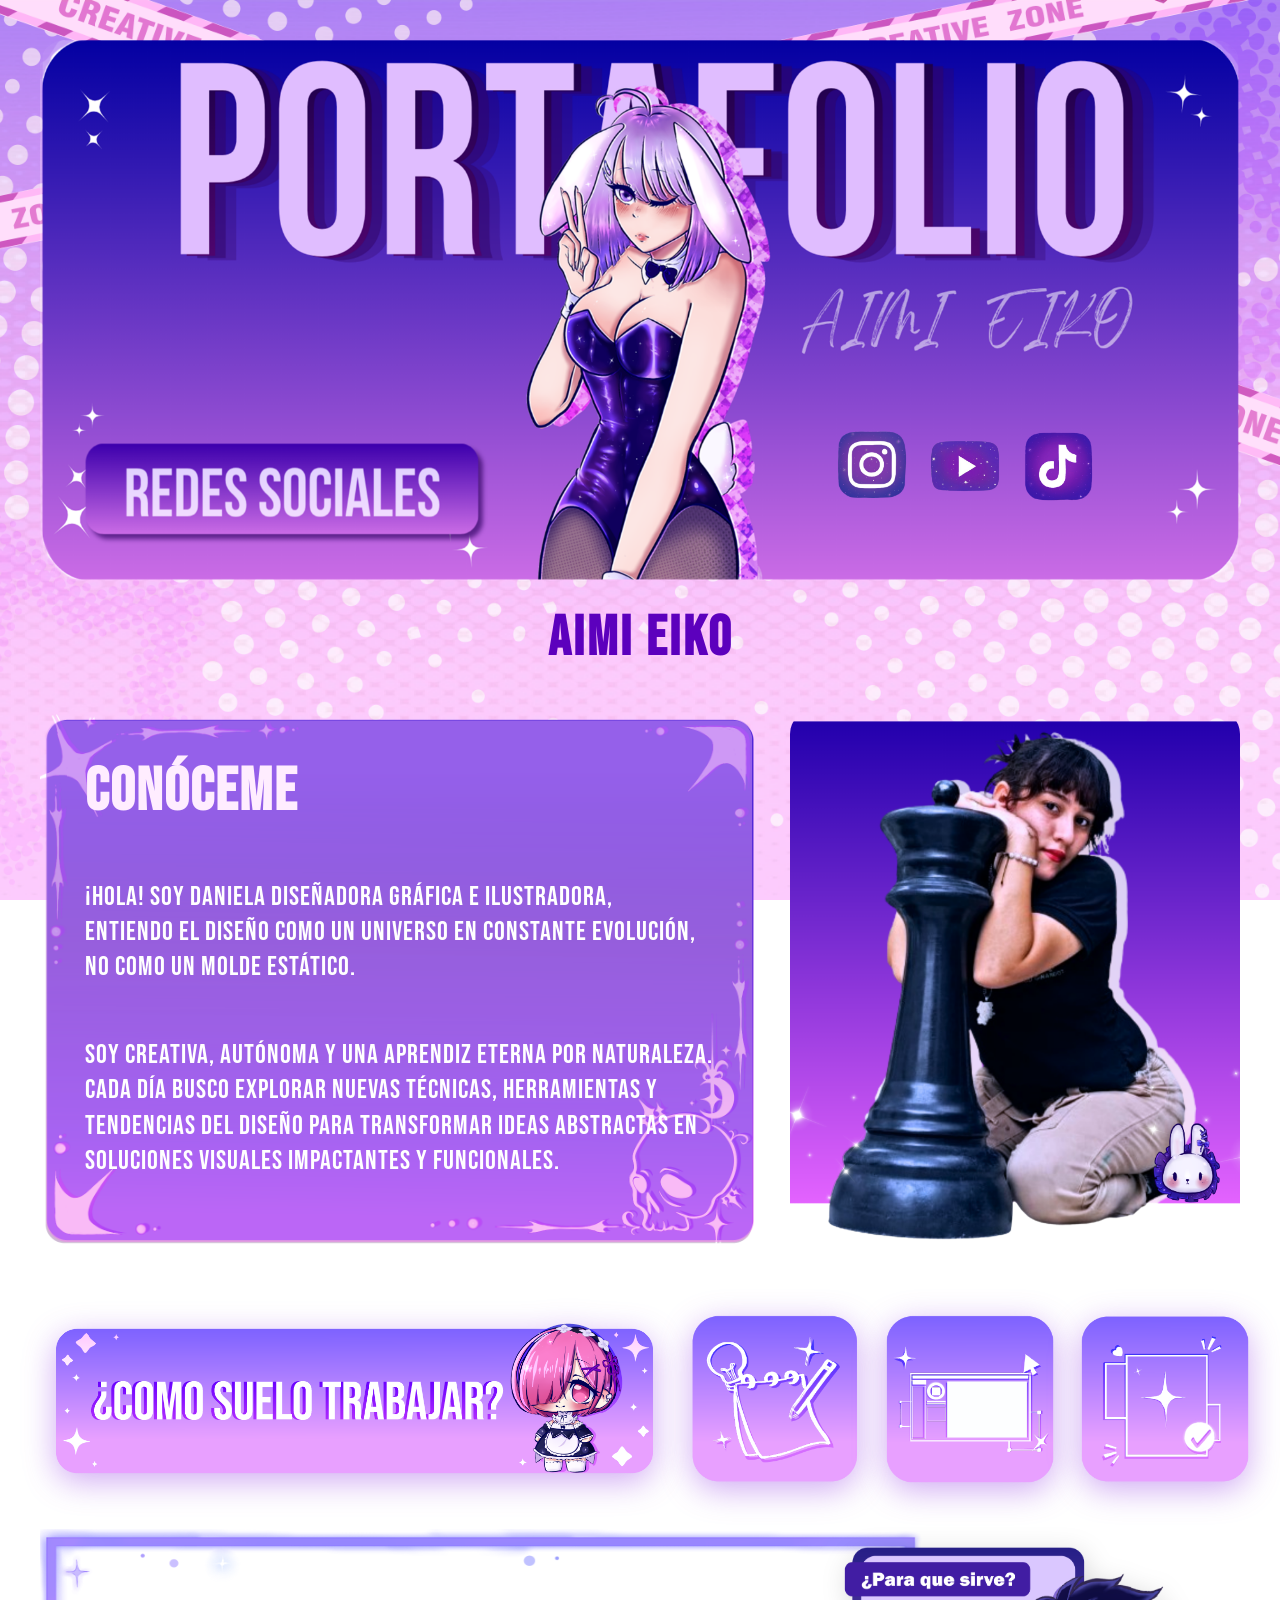
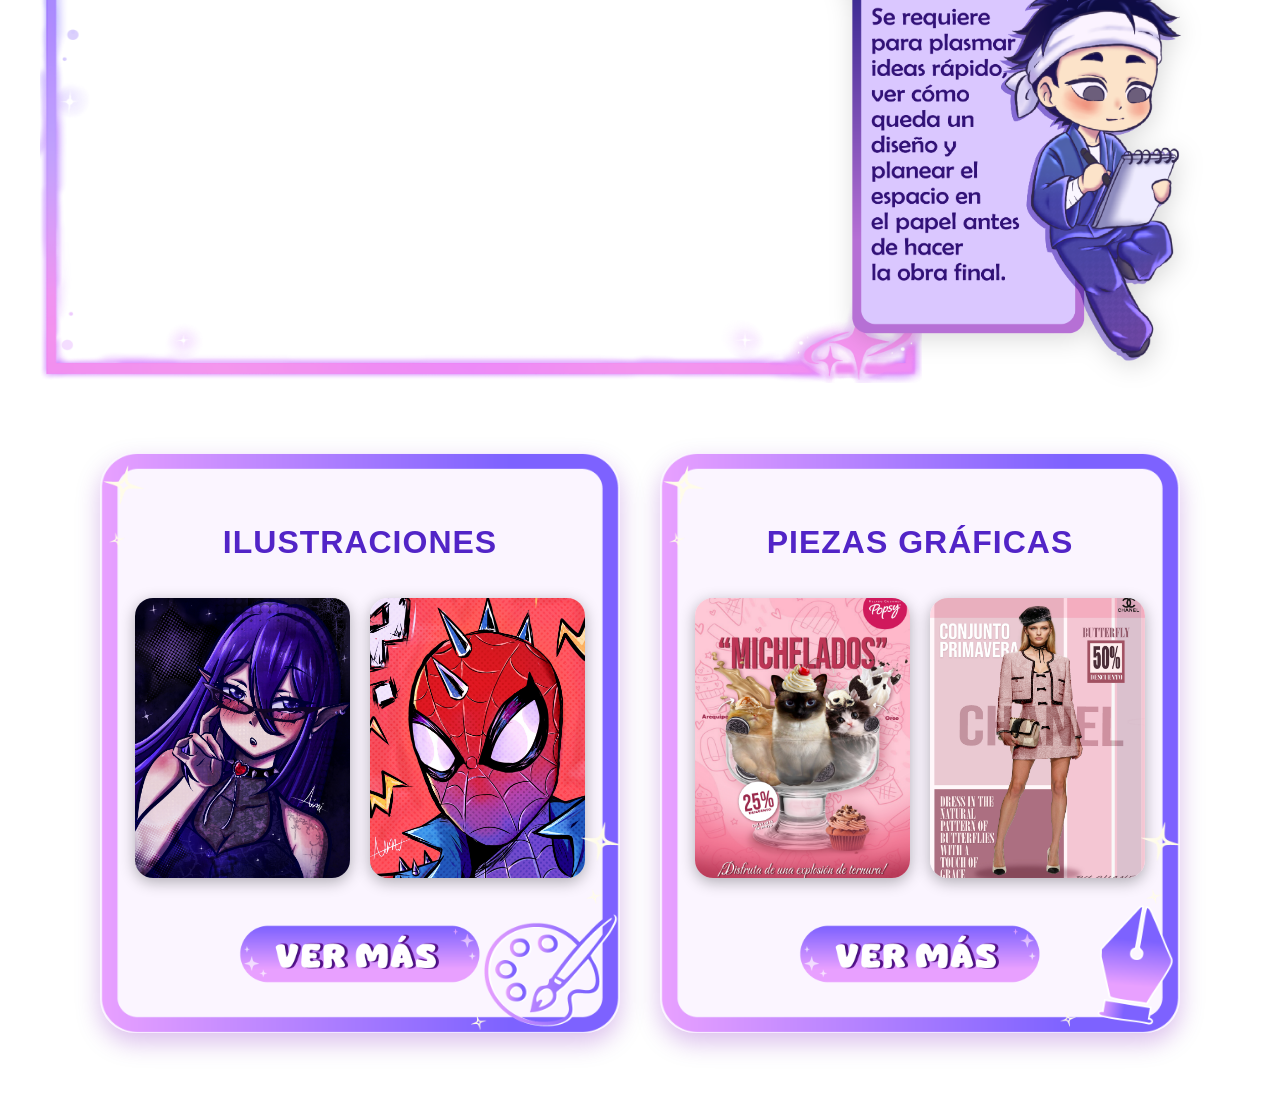
==== index.html @ 8d96818a "Update index.html" ====
<!DOCTYPE html>
<html>
  <head>
    <meta charset="UTF-8">
    <meta name="viewport" content="width=device-width, initial-scale=1.0">
    <link rel="stylesheet" href="CSS/styles.css">
    <title>Portafolio Personal</title>
    <link rel="icon" type="image/x-icon" href="Img/icono.ico">
  </head>
  <body>
    <div class="portfolio-container">
      
      <header>  
        <div class="banner-contenedor-fijo">    
          <div class="redes-banner">
            <a href="https://www.instagram.com/aimi.eiko?igsh=dmd1cDl1cmY3anc0" target="_blank">
              <img src="Img/instagram.png" alt="Instagram">
            </a>
            <a href="https://www.youtube.com/@aimieiko" target="_blank">
              <img src="Img/youtube.png" alt="YouTube">
            </a>
            <a href="https://www.tiktok.com/@aimi_eiko" target="_blank">
              <img src="Img/tiktok2.png" alt="TikTok">
            </a>
          </div>

        </div>

        <h1>AIMI EIKO</h1>
        
      </header>
      <section>
        
  <div class="tarjeta-texto">
    <h2>CONÓCEME</h2>
    <p class="destacado">
      ¡Hola! Soy Daniela Diseñadora Gráfica e Ilustradora,<br>
      Entiendo el diseño como un universo en constante evolución, no como un molde estático.
    </p>
    <p class="secundario">
      Soy creativa, autónoma y una aprendiz eterna por naturaleza. Cada día busco explorar nuevas técnicas, herramientas y tendencias del diseño para transformar ideas abstractas en soluciones visuales impactantes y funcionales.
    </p>
  </div>

  <!-- COLUMNA DERECHA: El carrusel de imágenes -->
  <div class="carousel-container">
    <div class="carousel-slides">
    
    <img src="Img/diseñador2.png" class="slide active" alt="Diseñadora">
    <img src="Img/foto2.png" class="slide" alt="Foto con mi peluche maid">
  </div>
  <img src="Img/bunny.png" class="conejito-mascota" alt="Mascota">
</div>
      </section>
      <section class="seccion-proceso-creativo">
    <div class="barra-como-trabajo">
        <div class="banner-titulo-trabajo"></div>
        <div class="contenedor-botones-etapas">
            <button class="btn-etapa btn-boceto" data-tooltip="Boceto" onclick="cambiarEtapa('boceto')" aria-label="Ver etapa Boceto"></button>
            <button class="btn-etapa btn-desarrollo" data-tooltip="Desarrollo" onclick="cambiarEtapa('desarrollo')" aria-label="Ver etapa Desarrollo"></button>
            <button class="btn-etapa btn-final" data-tooltip="Final" onclick="cambiarEtapa('final')" aria-label="Ver etapa Entrega Final"></button>
        </div>
    </div>

    <!-- ETAPA 1: BOCETO (Visible por defecto) -->
    <div id="etapa-boceto" class="etapa-contenedor active">
        <div class="columna-video">
            <div class="contenedor-video-marco">
                <video class="video-proceso" autoplay loop muted playsinline preload="auto">
                    <source src="videos/BOCETO.mp4" type="video/mp4">
                    Tu navegador no soporta videos HTML5.
                </video>
              <!-- ETIQUETAS DE ETAPAS SUPERPUESTAS -->
                <img src="Img/overlay.png" class="marco-overlay" alt="Marco decorativo">
            </div>
        </div>

        <div class="columna-personaje">
            <img src="Img/BOCETO.png" class="imagen-personaje" alt="Ilustración personaje etapa boceto">
        </div>
    </div>

    <!-- ETAPA 2: DESARROLLO (Oculta por defecto) -->
    <div id="etapa-desarrollo" class="etapa-contenedor">
        <div class="columna-video">
            <div class="contenedor-video-marco">
                <video class="video-proceso" autoplay loop muted playsinline preload="auto">
                    <source src="videos/desarrollo.mp4" type="video/mp4">
                    Tu navegador no soporta videos HTML5.
                </video>
                <img src="Img/overlay.png" class="marco-overlay" alt="Marco decorativo">
            </div>
        </div>

        <div class="columna-personaje">
            <img src="Img/desarrollo.png" class="imagen-personaje" alt="Ilustración personaje etapa desarrollo">
        </div>
    </div>

    <!-- ETAPA 3: FINAL (Oculta por defecto) -->
    <div class="etapa-contenedor final" id="etapa-final">
    <div class="columna-video">
        <div class="contenedor-video-marco">
            
            <!-- AGREGA ESTA LÍNEA DE IMAGEN AQUÍ -->
            <img src="Img/resultado.png" class="video-proceso" alt="Pieza Gráfica Final: Goshikku Gyaru">
            <!-- =================================== -->

            <!-- Mantén el marco overlay -->
            <img src="Img/overlay.png" class="marco-overlay" alt="Marco decorativo">
        </div>
    </div>

        <div class="columna-personaje">
            <img src="Img/personaje-final.png" class="imagen-personaje" alt="Ilustración personaje etapa final">
        </div>
    </div>
</section>
      <section class="seccion-portafolio">

    <!-- TARJETA 1: ILUSTRACIONES -->
    <div class="tarjeta-contenedor">
        <!-- El marco PNG personalizado (Paleta de Paint) flotando arriba -->
        <img src="Img/paint.png" class="marco-overlay" alt="Marco Ilustraciones">

        <h2 class="titulo-tarjeta">ILUSTRACIONES</h2>

        <div class="galeria-previa">
            <img src="Img/ilustracion/vamp.png" alt="Ilustración 1">
            <img src="Img/ilustracion/spiderman.jpg" alt="Ilustración 2">
        </div>

        <!-- Espacio reservado para tu botón ilustrado -->
        <a href="ilustraciones.html" class="enlace-btn">
    <img src="Img/vermas.png" alt="Ver más Ilustraciones" class="img-btn-vermas">
</a>
    </div>

    <!-- TARJETA 2: PIEZAS GRÁFICAS -->
    <div class="tarjeta-contenedor">
        <!-- El marco PNG personalizado (Pluma Illustrator) flotando arriba -->
        <img src="Img/adobe.png" class="marco-overlay" alt="Marco Piezas Gráficas">

        <h2 class="titulo-tarjeta">PIEZAS GRÁFICAS</h2>

        <div class="galeria-previa">
            <img src="Img/piezasgraficas/MICHELADOS POSTERS.jpg" alt="Pieza Gráfica 1">
            <img src="Img/piezasgraficas/FYLER CHANEL.jpg" alt="Pieza Gráfica 2">
        </div>

        <!-- Espacio reservado para tu botón ilustrado -->
       <a href="https://danirami2006-dev.github.io/PortafolioDesign/" class="enlace-btn">
    <img src="Img/vermas.png" alt="Ver más Piezas Gráficas" class="img-btn-vermas">
</a>
    </div>
         <button id="btn-volver-arriba" onclick="volverArriba()" aria-label="Volver arriba">
    <img src="Img/boton.png" alt="Volver arriba">
</button> 

</section>
<script src="JS/script.js"></script>
  </body>
</html>
---- CSS/styles.css ----
@import url('https://fonts.googleapis.com/css2?family=Bebas+Neue&display=swap');

/* ==========================================
   1. ESTILOS GENERALES
   ========================================== */
body {
    background-image: url('../Img/fondoweb.png'); 
    background-size: cover;         
    background-position: center;     
    background-attachment: fixed;   
    background-repeat: no-repeat;   
    font-family: sans-serif;
    padding: 40px; 
    margin: 0;
}

.portfolio-container {
    max-width: 1230px; 
    margin: 0 auto;
}

/* BANNER PRINCIPAL */
.banner-contenedor-fijo {
    width: 100%;
    position: relative;
    height: 0;
    padding-top: 45%; 
    background-image: url('../Img/PORTAFOLIO2.png'); 
    background-size: 100% 100%;
    background-repeat: no-repeat;
    background-position: center;  
    border-radius: 25px;
}

.redes-banner {
    position: absolute;
    bottom: 14%;    
    right: 12%;   
    display: flex;
    gap: 18px;
}

.redes-banner a img {
    width: 75px;        
    height: 75px;
    object-fit: contain;
    display: block;
    transition: transform 0.2s ease;
}

.redes-banner a img:hover {
    transform: scale(1.25);
}

h1 {
    text-align: center;
    margin-top: 25px;
    font-family: 'Bebas Neue', sans-serif;
    font-size: 3.5rem;                    
    letter-spacing: 3px;
    color: #5C00BD;
}

/* ==========================================
   2. TARJETAS DE PRESENTACIÓN (SOBRE MÍ / CARRUSEL)
   ========================================== */
section {
    display: flex;
    flex-direction: row;       /* Alinea texto e imagen lado a lado */
    justify-content: space-between;
    align-items: stretch;      /* Misma altura para ambas tarjetas */
    gap: 30px;                 /* Separación física entre cajas */
    background-color: transparent;
    padding: 0;                
    margin-top: 30px;
}

.tarjeta-texto {
    flex: 1.3;           
    background-image: url('../Img/cuadrotext.png'); 
    background-size: cover;        
    background-position: center;   
    background-repeat: no-repeat;
    padding: 45px;              
    border-radius: 24px;        
    color: #ffffff;            
    display: flex;
    flex-direction: column;
    justify-content: center;
}

.tarjeta-texto h2 {
    font-family: 'Bebas Neue', sans-serif;
    font-size: 3.8rem;         
    margin-top: 0;
    margin-bottom: 25px;
    color: #FFEDFF;          
    font-weight: 800;
    letter-spacing: 2px;
}

.tarjeta-texto p {
    font-family: 'Bebas Neue', sans-serif;
    font-size: 1.7rem;                     
    line-height: 1.3;                      
    font-weight: normal;                   
    color: #ffffff;                        
    letter-spacing: 1px;                   
    margin-bottom: 25px;                   
    opacity: 1;            
}

.carousel-container {
    flex: 1;              
    position: relative;
    width: 100%;
    max-width: 450px; 
    border-radius: 24px; 
    overflow: hidden; 
    aspect-ratio: 1 / 1;
}

.carousel-slides {
    width: 100%;
    height: 100%;
    position: relative; 
}

.slide {
    position: absolute;
    top: 0;
    left: 0;
    width: 100%;
    height: 100%;
    object-fit: cover; 
    opacity: 0; 
    transition: opacity 0.8s ease-in-out; 
}

.slide.active {
    opacity: 1; 
}

.conejito-mascota {
    position: absolute;
    bottom: -15px;
    right: -15px;
    width: 130px;          
    z-index: 10; 
    pointer-events: none;
}

/* ==========================================
   3. BARRA SECCIÓN ¿CÓMO TRABAJO?
   ========================================== */
.barra-como-trabajo {
    display: flex;
    align-items: center;
    justify-content: center;
    gap: 30px;
    margin: 60px auto 40px auto;
    width: 100%;
    max-width: 1230px;
    padding: 0 10px;
}

/* Banner del título con sombra morada/rosa */
.banner-titulo-trabajo {
    background-image: url('../Img/work.png');
    background-size: contain;
    background-repeat: no-repeat;
    background-position: center;
    width: 780px;
    height: 180px;
    /* Sombra drop-shadow para el PNG */
    filter: drop-shadow(0px 8px 16px rgba(138, 43, 226, 0.40));
    transition: filter 0.3s ease;
}

.contenedor-botones-etapas {
    display: flex;
    gap: 25px;
}

/* Botones con sombra drop-shadow y brillo al pasar el cursor */
.btn-etapa {
    position: relative;
    width: 170px;
    height: 170px;
    border: none;
    background-color: transparent;
    background-size: contain;
    background-repeat: no-repeat;
    background-position: center;
    cursor: pointer;
    transition: transform 0.2s ease, filter 0.2s ease;
    /* Sombra suave morada/rosada */
    filter: drop-shadow(0px 8px 16px rgba(138, 43, 226, 0.40));
}

.btn-etapa::after {
    content: attr(data-tooltip);
    position: absolute;
    bottom: 105%;
    left: 50%;
    transform: translateX(-50%) translateY(5px);
    background-color: #6c2bd9;
    color: #ffffff;
    font-size: 1.15rem;
    font-weight: bold;
    padding: 8px 18px;
    border-radius: 14px;
    box-shadow: 0px 4px 12px rgba(0, 0, 0, 0.35);
    white-space: nowrap;
    opacity: 0;
    pointer-events: none;
    transition: opacity 0.2s ease, transform 0.2s ease;
    z-index: 10;
}

.btn-etapa:hover::after {
    opacity: 1;
    transform: translateX(-50%) translateY(0);
}

/* Al pasar el mouse hace un ligero zoom y la sombra brilla más */
.btn-etapa:hover {
    transform: translateY(-6px) scale(1.05);
    filter: drop-shadow(0px 10px 20px rgba(220, 90, 220, 0.65));
}

.btn-boceto { background-image: url('../Img/bocetoreposo.png'); }
.btn-boceto:hover { background-image: url('../Img/bocetohover.png'); }

.btn-desarrollo { background-image: url('../Img/desarrolloreposo.png'); }
.btn-desarrollo:hover { background-image: url('../Img/desarrollohover.png'); }

.btn-final { background-image: url('../Img/finalreposo.png'); }
.btn-final:hover { background-image: url('../Img/finalhover.png'); }


/* ==========================================
   4. ESTRUCTURA DE PROCESO CREATIVO (VIDEOS + MARCO)
   ========================================== */

section.seccion-proceso-creativo {
    display: block !important;
    width: 100%;
}

/* Ocultar las etapas inactivas por defecto */
.etapa-contenedor {
    display: none !important;
    flex-direction: row !important;
    align-items: center;
    justify-content: center;
    width: 100%;
    max-width: 1230px;
    margin: 30px auto;
    position: relative;
}

/* Mostrar únicamente la etapa activa */
.etapa-contenedor.active {
    display: flex !important;
}

/* Columna Izquierda: Video + Marco */
.columna-video {
    flex: 3.5;               /* Ocupa la mayor parte de la pantalla */
    width: 100%;
}

/* Envoltorio principal que sostiene el video y el marco */
.contenedor-video-marco {
   position: relative;
    width: 100%;
    display: flex;
    justify-content: center;
    align-items: center;
    padding: 12px; /* Ajusta este valor (10px, 15px, 20px) según qué tanto necesites encogerlo */
    box-sizing: border-box;
}
/* El reproductor de vídeo (La ventana de Paint Tool SAI completa) */
.video-proceso {
    width: 100%;
    height: 100%;
    object-fit: cover;
    border-radius: 12px; /* Redondea las esquinas del contenido si tu ventana lo requiere */
    position: relative;
    z-index: 1; /* Queda detrás del marco */
}
/* El Marco PNG SOBRESALIDO alrededor de toda la ventana */
.marco-overlay {
    position: absolute;
    top: 0;
    left: 0;
    width: 100%;
    height: 100%;
    pointer-events: none; /* Permite hacer clic o interactuar a través del marco */
    z-index: 2; /* Siempre encima del video/imagen */
}
/* Columna Derecha: Personaje */
.columna-personaje {
    flex: 1.3;
    display: flex;
    align-items: center;
    justify-content: flex-start;
    margin-left: -10px;        /* Hace que la muñeca se monte ligeramente sobre el borde del marco */
    z-index: 30;               /* Queda por encima incluso del marco */
    pointer-events: none;
}

.imagen-personaje {
    width: 100%;
    max-width: 270px;
    transform: scale(1.3);        /* <--- Agranda la imagen un 30% más de su tamaño */
    transform-origin: center right; /* Crece desde el centro hacia la derecha */
    height: auto;
    object-fit: contain;
    filter: drop-shadow(2px 4px 10px rgba(0, 0, 0, 0.15));
}

/* ==========================================
   5. DISEÑO RESPONSIVO (MÓVILES Y TABLETS)
   ========================================== */
@media (max-width: 850px) {
    section {
        flex-direction: column; 
        align-items: center;
        gap: 20px;
    }
    
    .carousel-container {
        max-width: 100%;   
    }

    .barra-como-trabajo {
        flex-direction: column;
        gap: 20px;
    }

    .banner-titulo-trabajo {
        width: 100%;
        max-width: 480px;
        height: 100px;
    }

    .etapa-contenedor.active {
        flex-direction: column !important;
    }
    
    .columna-video, 
    .columna-personaje {
        width: 100%;
    }
}

/* ==========================================
   SECCIÓN DE TARJETAS CON MARCOS ILUSTRADOS
   ========================================== */

.seccion-portafolio {
    display: flex;
    justify-content: center;
    gap: 40px;
    flex-wrap: wrap;
    padding: 40px 20px;
}

/* El contenedor individual de cada tarjeta */
.tarjeta-contenedor {
    position: relative;
    width: 520px;
    min-height: 580px;
    padding: 45px 35px 35px;
    display: flex;
    flex-direction: column;
    align-items: center;
    justify-content: space-between;
    background-color: rgba(247, 235, 255, 0.5);
    box-shadow: 0px 10px 25px rgba(113, 0, 179, 0.25);
    border-radius: 35px;
    box-sizing: border-box;
}

/* EL TRUCO: Tu marco PNG personalizado súper-impuesto */
.marco-overlay {
    position: absolute;
    top: 0;
    left: 0;
    width: 100%;
    height: 100%;
    object-fit: fill; /* Hace que el borde encaje exacto al rectángulo */
    pointer-events: none; /* Permite hacer clic a través del marco */
    z-index: 10; /* Queda sobre las imágenes */
}

/* Títulos de las tarjetas */
.titulo-tarjeta {
    font-size: 2rem;
    color: #5224C7;
    font-weight: 800;
    letter-spacing: 1px;
    margin-bottom: 15px;
    z-index: 2;
}

/* Rejilla de las 2 miniaturas */
.galeria-previa {
    display: flex;
    gap:20px;
    justify-content: center;
    width: 100%;
    margin-bottom: 25px;
    z-index: 2;
}

.galeria-previa img {
    width: 48%;
    max-height: 280px;
    object-fit: cover;
    border-radius: 18px;
    box-shadow: 0 4px 15px rgba(0, 0, 0, 0.3);
    transition: transform 0.3s ease;
}

.galeria-previa img:hover {
    transform: scale(1.04);
}

/* Espacio y estilo provisional para el Botón */
.enlace-btn {
    z-index: 15; /* Para que quede por encima del marco y reciba el clic */
    display: inline-block;
    text-decoration: none;
    margin-bottom: 10px;
}

.img-btn-vermas {
    width: 260px; /* Ajusta este ancho si lo quieres más grande o pequeño */
    height: auto;
    cursor: pointer;
    transition: transform 0.2s ease, filter 0.2s ease;
}

/* Efecto al pasar el mouse por encima (hover) */
.img-btn-vermas:hover {
    transform: scale(1.08); /* Crece un poquito */
    filter: drop-shadow(0px 5px 12px rgba(224, 170, 255, 0.6)); /* Brillo morado suave */
}

/* Efecto al hacer clic */
.img-btn-vermas:active {
    transform: scale(0.95); /* Se hunde ligeramente al presionar */
}

/* Botón Volver Arriba Flotante */
#btn-volver-arriba {
    position: fixed;
    bottom: 30px;
    right: 30px;
    width: 120px;
    height: 120px;
    background-color: transparent;
    border: none;
    cursor: pointer;
    z-index: 100;
    
    /* Oculto por defecto */
    opacity: 0;
    pointer-events: none;
    transition: opacity 0.4s ease, transform 0.3s ease;
}

#btn-volver-arriba img {
    width: 100%;
    height: 100%;
    object-fit: contain;
    filter: drop-shadow(0px 4px 12px rgba(138, 43, 226, 0.5));
}

/* Estado activo cuando la página baja */
#btn-volver-arriba.visible {
    opacity: 1;
    pointer-events: auto;
}

/* Efecto hover bonito */
#btn-volver-arriba:hover {
    transform: translateY(-8px) scale(1.1);
}
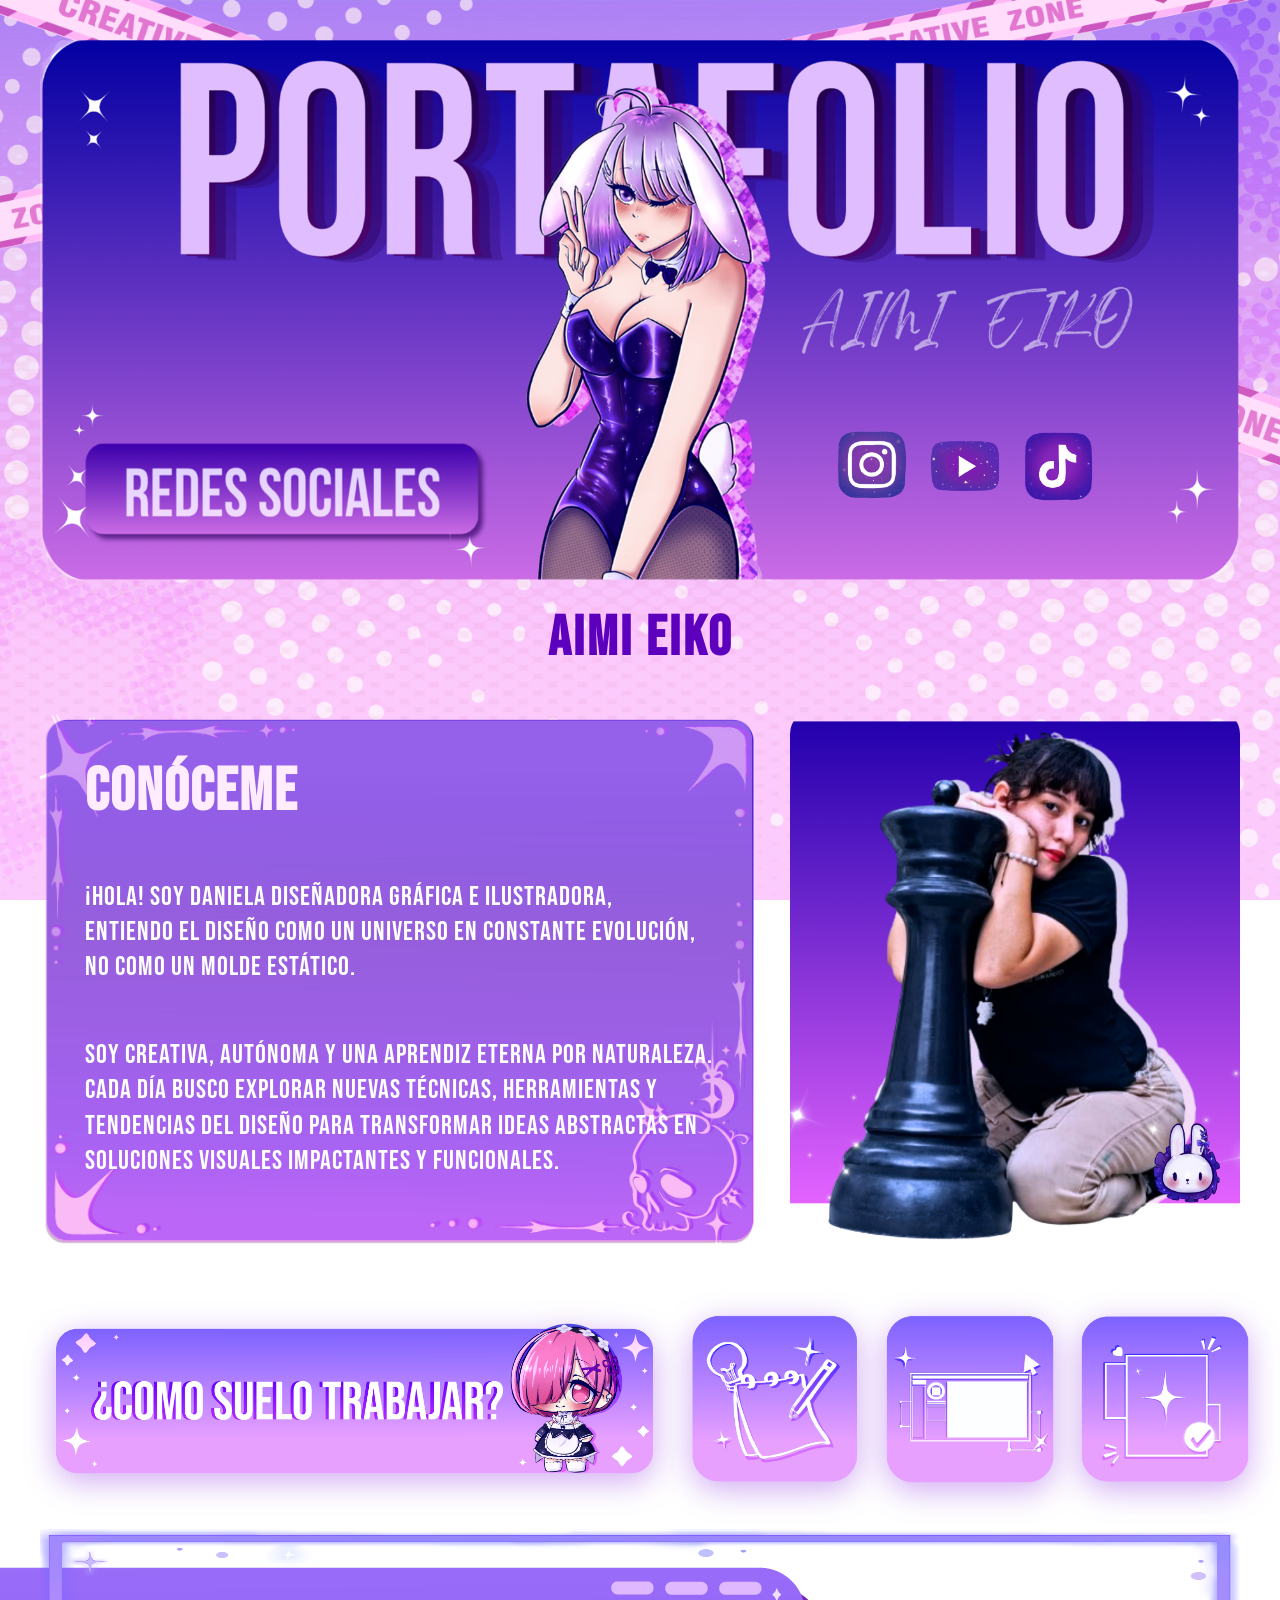
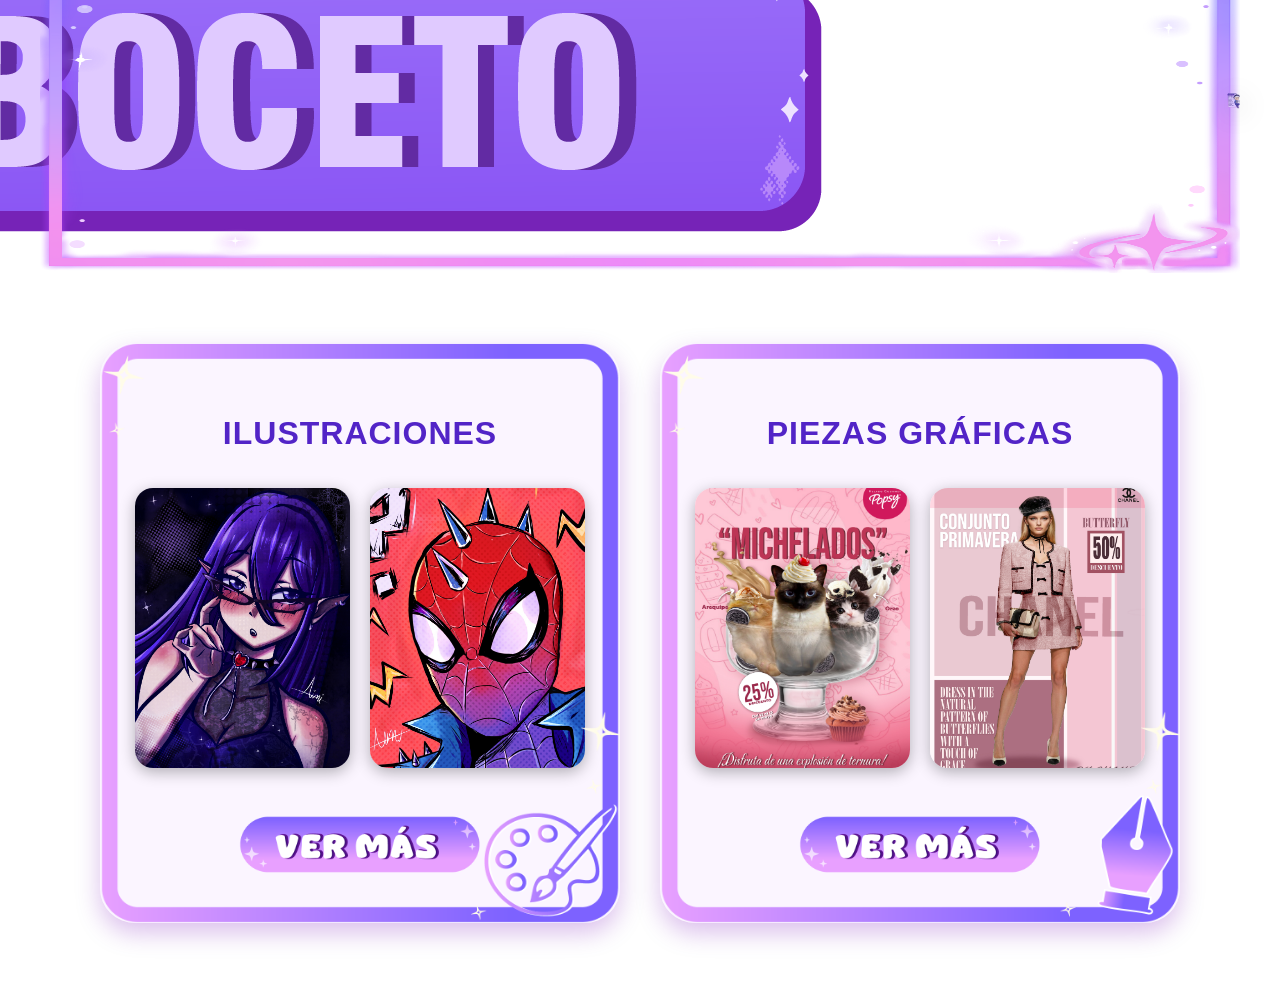
==== commit 6e2b1b55: "Update index.html" ====
--- a/index.html
+++ b/index.html
@@ -66,6 +66,8 @@
     <div id="etapa-boceto" class="etapa-contenedor active">
         <div class="columna-video">
             <div class="contenedor-video-marco">
+              <!-- ETIQUETA TITULO BOCETO -->
+                <img src="Img/boce.png" class="etiqueta-etapa" alt="Título Boceto">
                 <video class="video-proceso" autoplay loop muted playsinline preload="auto">
                     <source src="videos/BOCETO.mp4" type="video/mp4">
                     Tu navegador no soporta videos HTML5.
@@ -84,6 +86,10 @@
     <div id="etapa-desarrollo" class="etapa-contenedor">
         <div class="columna-video">
             <div class="contenedor-video-marco">
+              
+              <!-- ETIQUETA TITULO DESARROLLO -->
+                <img src="Img/desa.png" class="etiqueta-etapa" alt="Título Desarrollo">
+              
                 <video class="video-proceso" autoplay loop muted playsinline preload="auto">
                     <source src="videos/desarrollo.mp4" type="video/mp4">
                     Tu navegador no soporta videos HTML5.
@@ -101,6 +107,8 @@
     <div class="etapa-contenedor final" id="etapa-final">
     <div class="columna-video">
         <div class="contenedor-video-marco">
+          <!-- ETIQUETA TITULO FINAL -->
+                <img src="Img/fin.png" class="etiqueta-etapa" alt="Título Final">
             
             <!-- AGREGA ESTA LÍNEA DE IMAGEN AQUÍ -->
             <img src="Img/resultado.png" class="video-proceso" alt="Pieza Gráfica Final: Goshikku Gyaru">
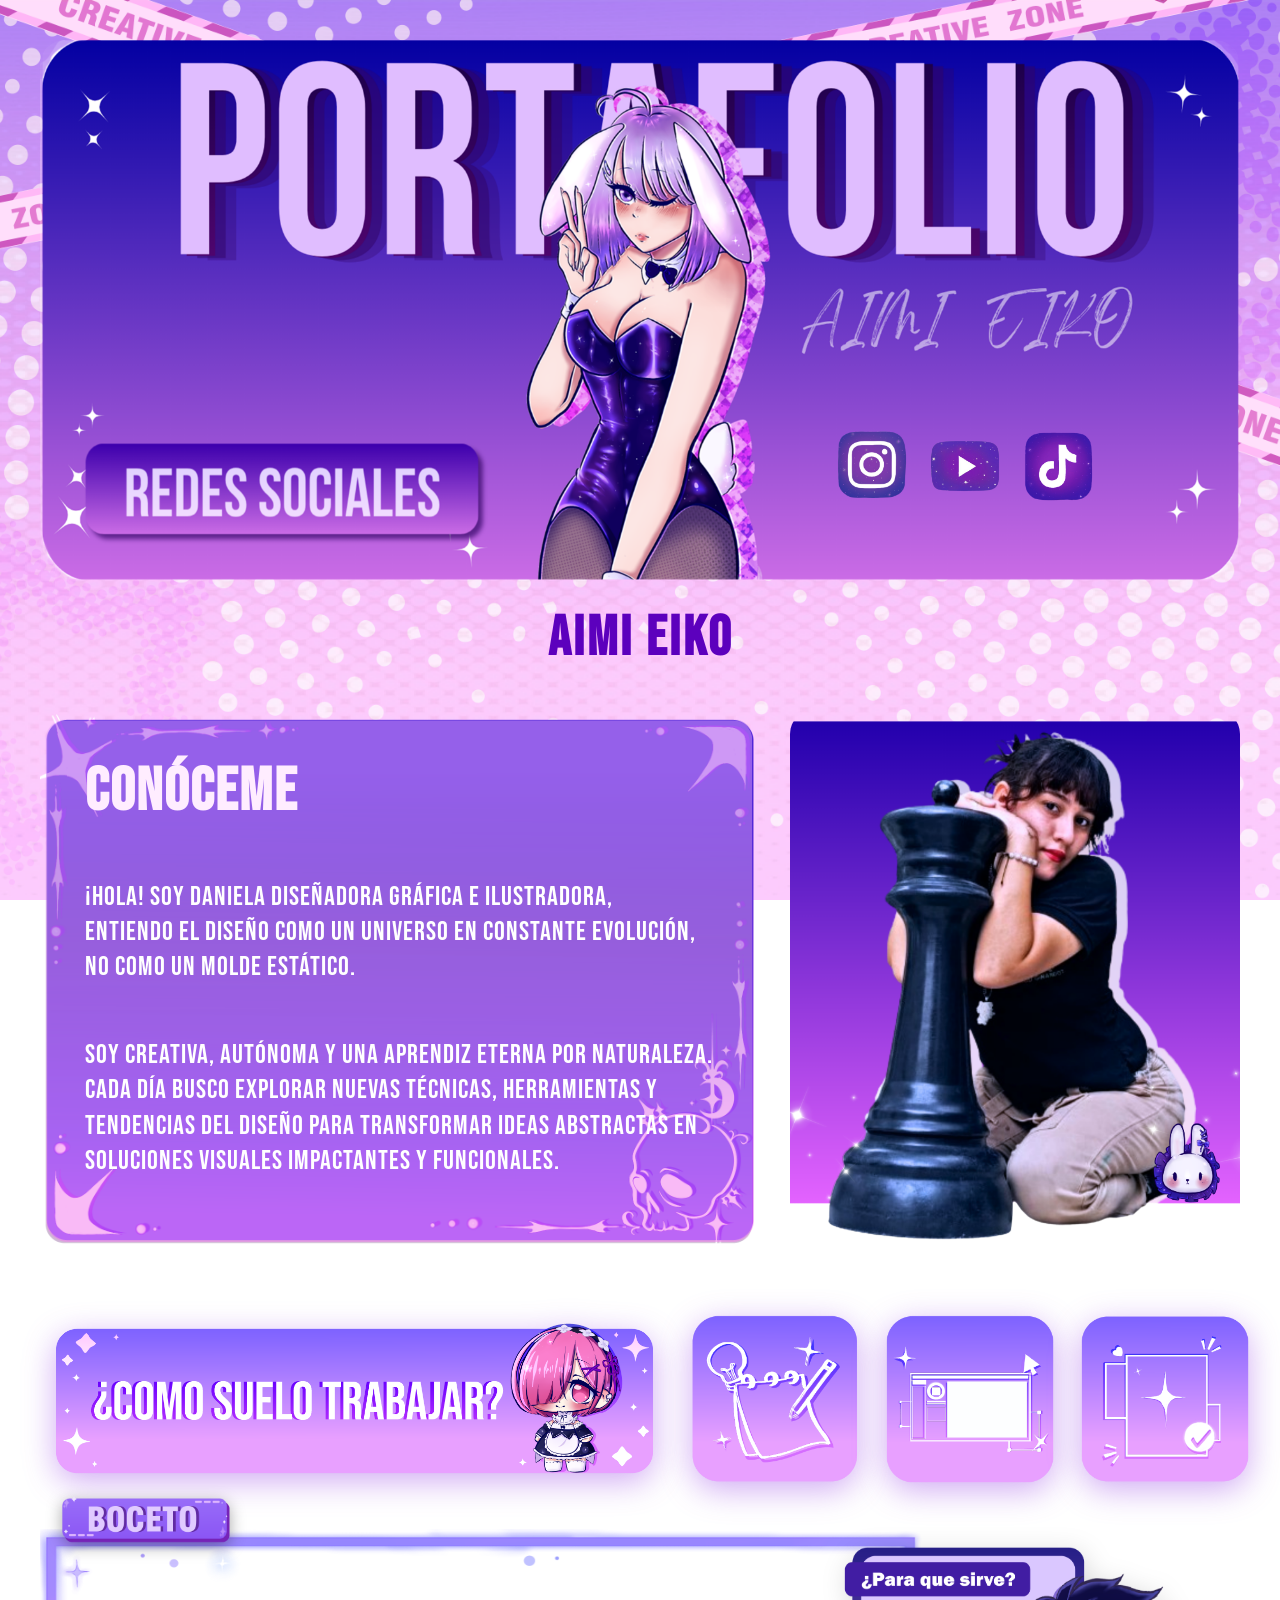
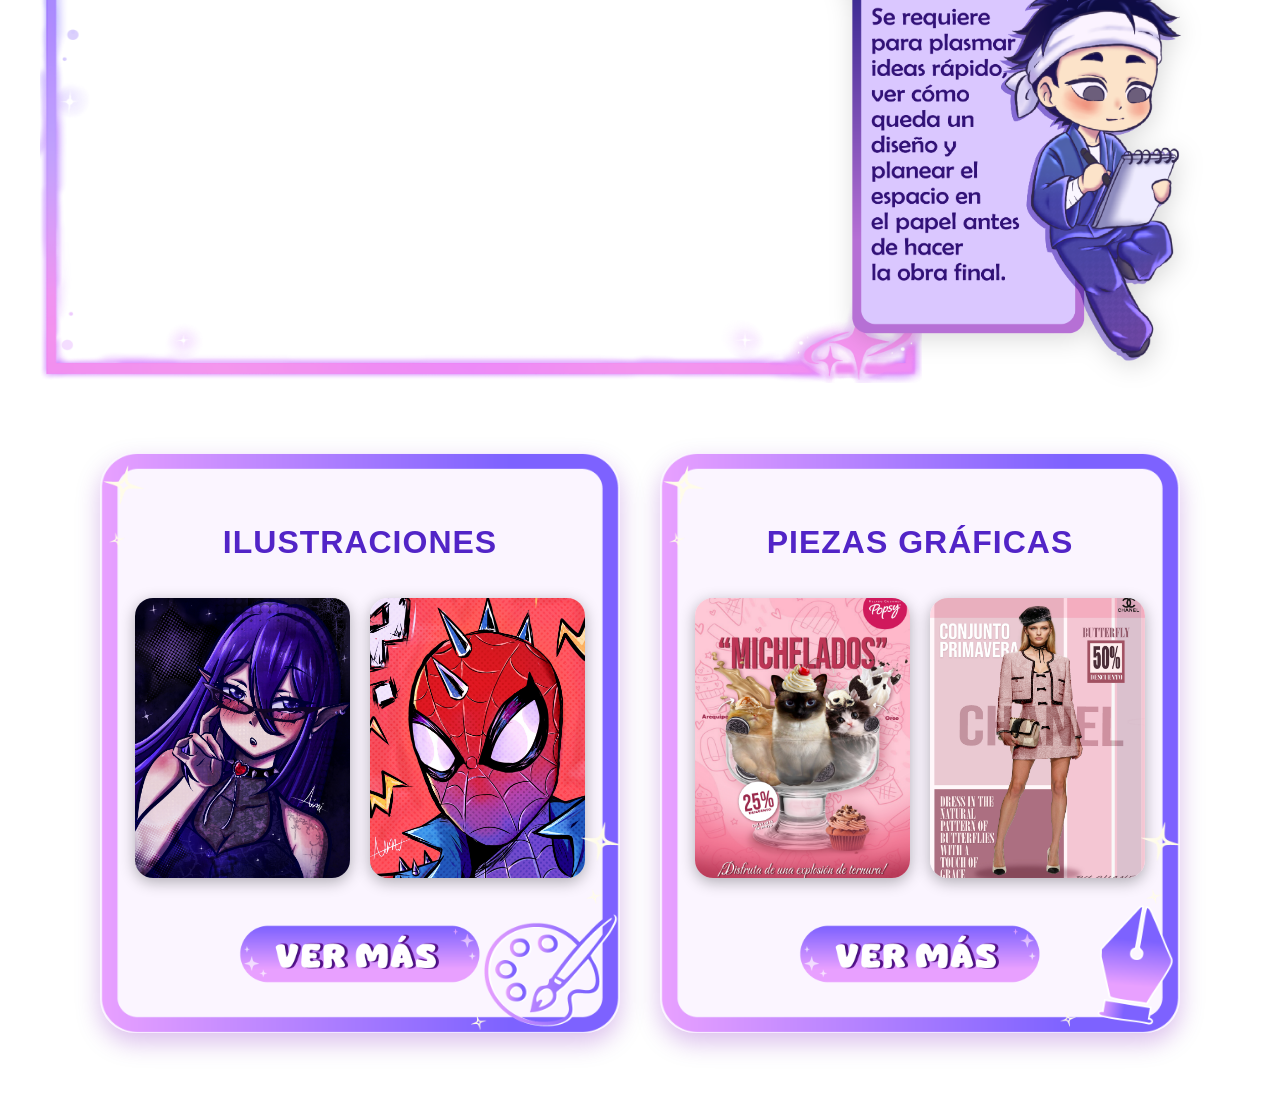
==== commit 0e1c1902: "Update index.html" ====
--- a/index.html
+++ b/index.html
@@ -120,9 +120,15 @@
     </div>
 
         <div class="columna-personaje">
-            <img src="Img/personaje-final.png" class="imagen-personaje" alt="Ilustración personaje etapa final">
+        <div class="contenedor-colgado-interactivo">
+            <!-- Chinche por encima -->
+            <img src="Img/chinche.png" class="chinche-corazon" alt="Chinche de Corazón">
+            
+            <!-- Muñeca que se balancea -->
+            <img src="Img/marin.png" class="muneca-marin-interactiva" alt="Muñeca Marin">
         </div>
     </div>
+</div>
 </section>
       <section class="seccion-portafolio">
 
--- a/CSS/styles.css
+++ b/CSS/styles.css
@@ -237,6 +237,26 @@
 
 .btn-final { background-image: url('../Img/finalreposo.png'); }
 .btn-final:hover { background-image: url('../Img/finalhover.png'); }
+
+/* =======================================================
+   ESTILOS PARA LAS ETIQUETAS DE TÍTULO SOBRE EL MARCO
+   ======================================================= */
+
+.contenedor-video-marco {
+    position: relative; /* Permite ubicar la etiqueta superpuesta dentro del marco */
+}
+
+.etiqueta-etapa {
+    position: absolute;
+    top: -35px;          /* Ajusta para que sobresalga ligeramente por arriba */
+    left: 20px;          /* Lo ubica en la esquina superior izquierda */
+    width: 230px;        /* Ancho del título en PNG */
+    height: auto;
+    z-index: 25;         /* Garantiza que quede por encima del video y del marco overlay */
+    filter: drop-shadow(0px 4px 8px rgba(0, 0, 0, 0.35)); /* Destaca sobre la imagen/video */
+    pointer-events: none;
+}
+
 
 
 /* ==========================================
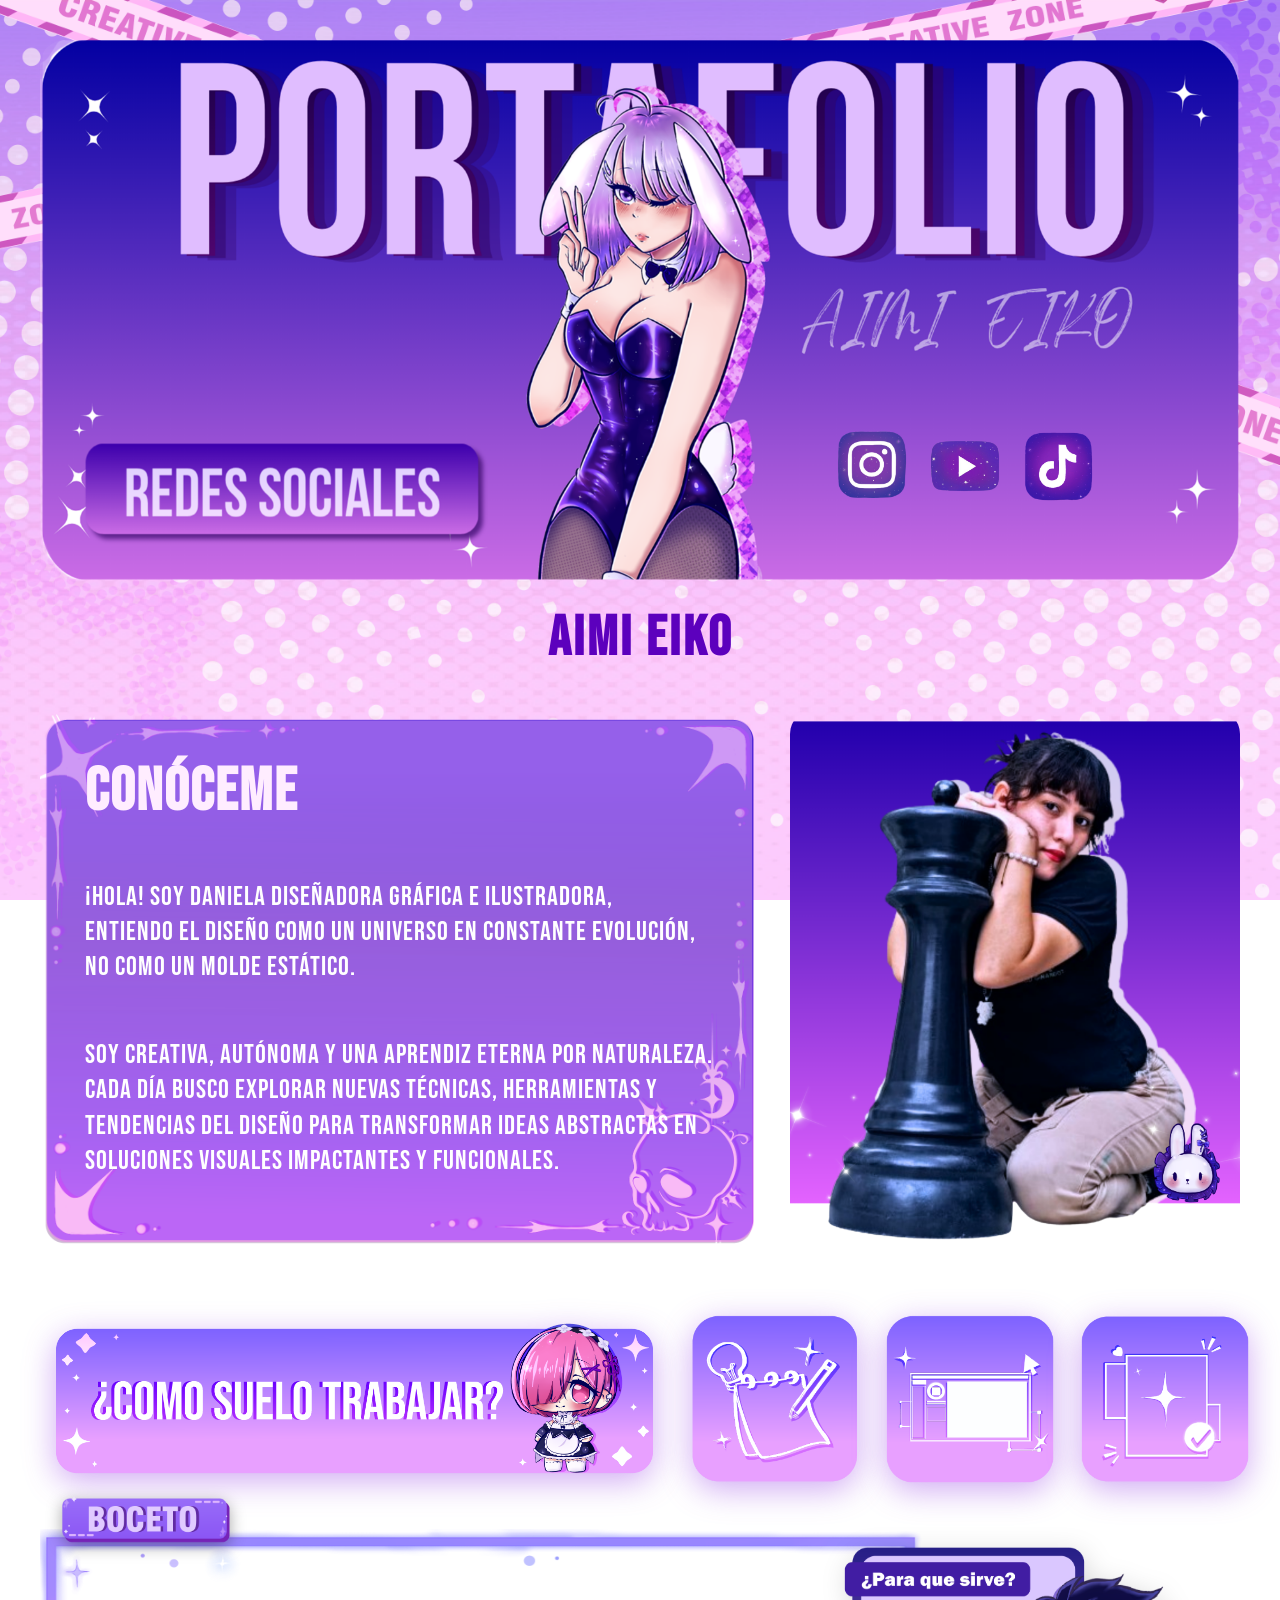
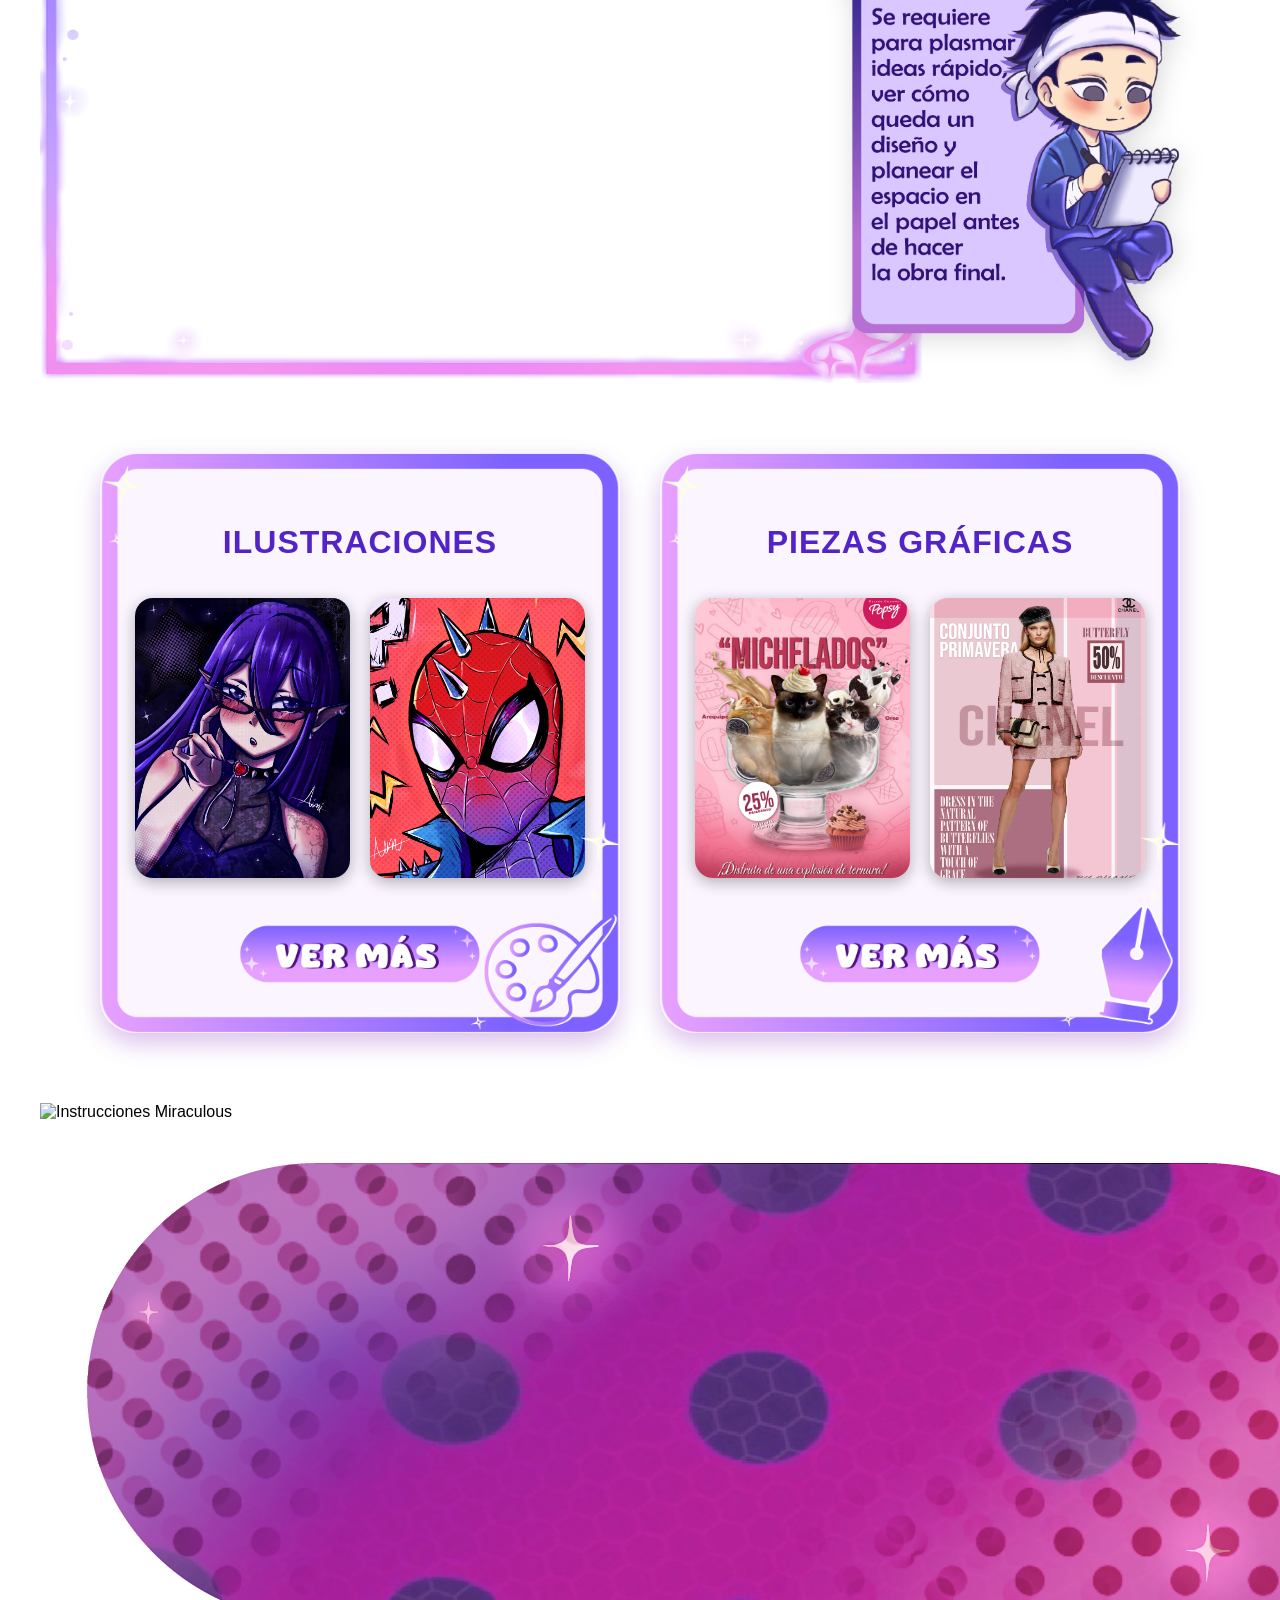
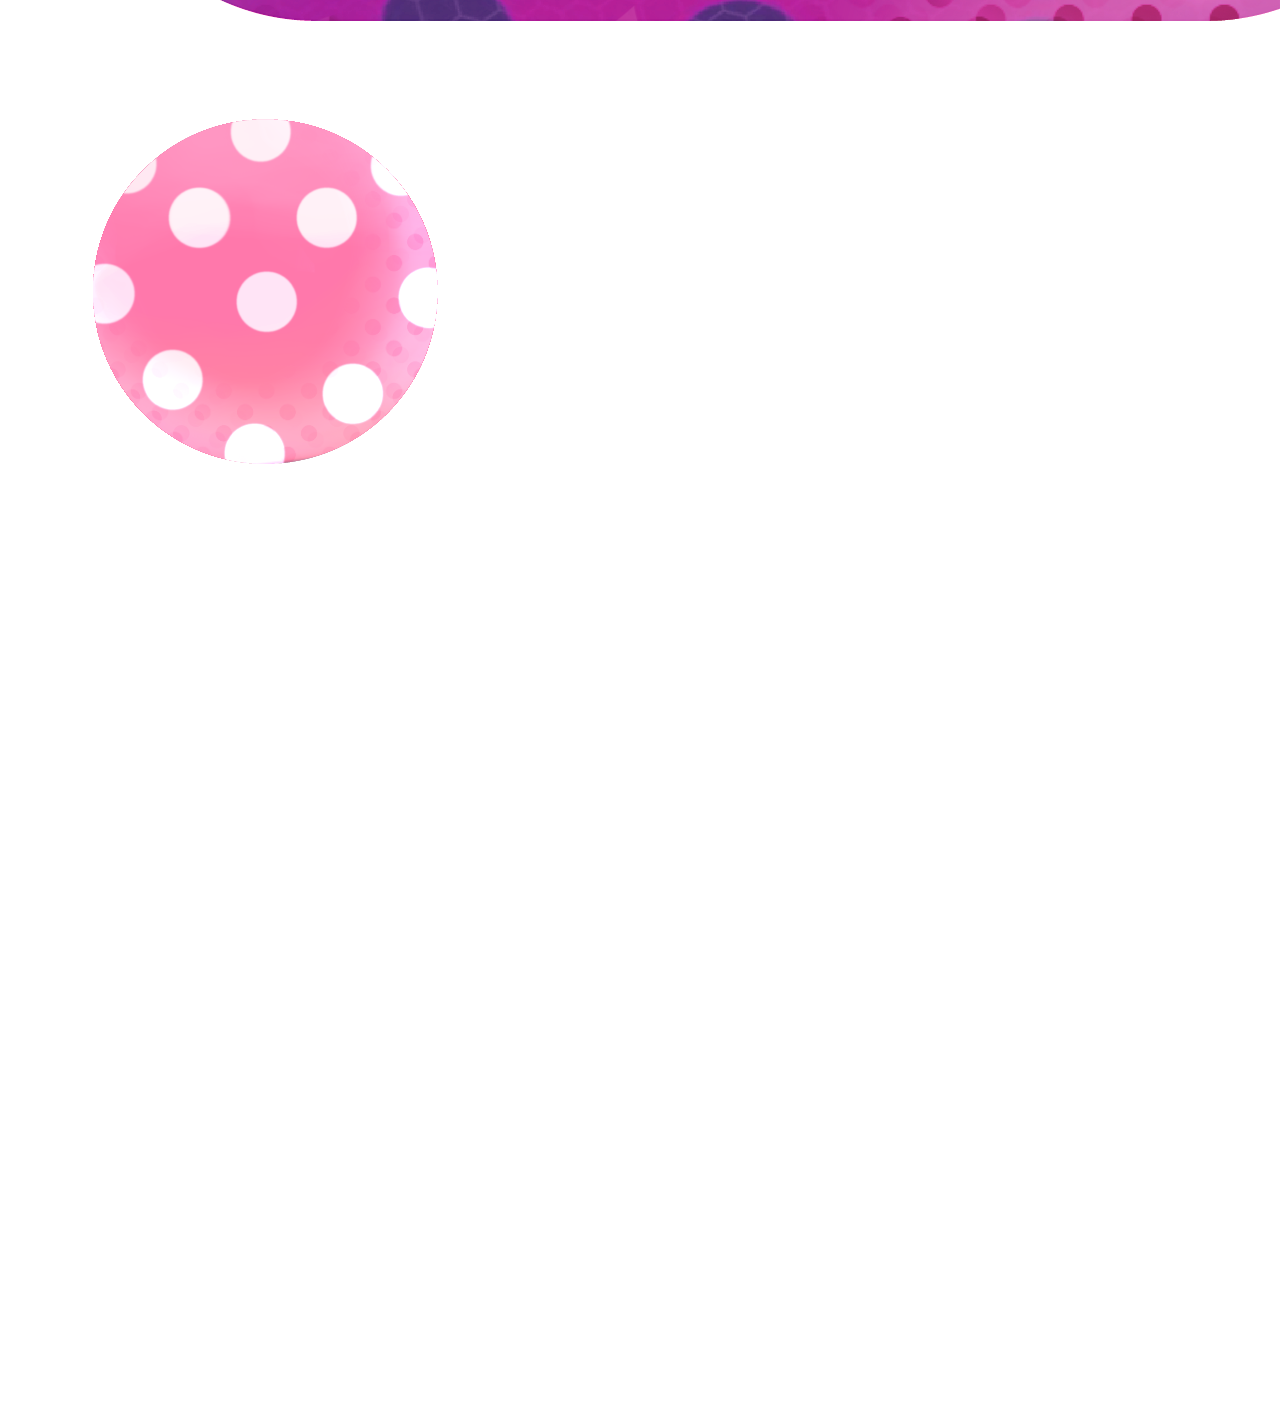
==== commit dc650f1e: "Update index.html" ====
--- a/index.html
+++ b/index.html
@@ -122,6 +122,8 @@
         <div class="columna-personaje">
         <div class="contenedor-colgado-interactivo">
             <!-- Chinche por encima -->
+          <img src="Img/CUADROFINAL.png" class="cuadro-texto-fondo" alt="Últimos detalles">
+          
             <img src="Img/chinche.png" class="chinche-corazon" alt="Chinche de Corazón">
             
             <!-- Muñeca que se balancea -->
@@ -172,6 +174,29 @@
 </button> 
 
 </section>
+      <section class="seccion-miraculous">
+    <!-- Tarjeta Informativa con Slider -->
+    <div class="tarjeta-info">
+        <img src="Img/mira.png" alt="Instrucciones Miraculous" class="img-mira-base">
+        
+        <!-- Contenedor del Slider interactivo -->
+        <div class="contenedor-slider">
+            <img src="Img/slid2.png" alt="Pista slider" class="img-pista-slid">
+            <img src="Img/boton2.png" alt="Botón Ladybug" id="boton-ladybug" class="img-boton-ladybug">
+        </div>
+    </div>
+
+    <!-- Visor de la Ilustración (Con Marco y Hover) -->
+    <div class="tarjeta-arte" onclick="abrirModalIlustracion()">
+        <div class="contenedor-imagen">
+            <!-- La imagen cambia dinámicamente según el slider -->
+            <img id="ilustracion-miraculous" src="Img/adrinette.png" alt="Miraculous" class="img-ilustracion">
+            <img src="Img/ladynoir.png" alt="Marco Miraculous" class="img-marco">
+        </div>
+        <p class="titulo-ilustracion" id="titulo-miraculous">Marinette & Adrien</p>
+    </div>
+</section>
+      
 <script src="JS/script.js"></script>
   </body>
 </html>
--- a/CSS/styles.css
+++ b/CSS/styles.css
@@ -328,7 +328,7 @@
     justify-content: flex-start;
     margin-left: -10px;        /* Hace que la muñeca se monte ligeramente sobre el borde del marco */
     z-index: 30;               /* Queda por encima incluso del marco */
-    pointer-events: none;
+    
 }
 
 .imagen-personaje {
@@ -341,6 +341,71 @@
     filter: drop-shadow(2px 4px 10px rgba(0, 0, 0, 0.15));
 }
 
+/* ==========================================
+   5. MUÑECA INTERACTIVA Y PÉNDULO (ETAPA FINAL)
+   ========================================== */
+
+.contenedor-colgado-interactivo {
+    position: relative;
+    width: 300px;
+    height: 480px;
+    display: flex;
+    justify-content: center;
+}
+/* Cuadro de Texto Final (Queda al fondo detrás del personaje) */
+.cuadro-texto-fondo {
+    position: absolute;
+    top: 60px;                  /* Se ubica detrás del cuerpo de la muñeca */
+    left: 20%;
+    transform: translateX(-50%);
+    width: 250px;               /* Ajusta el ancho según se vea mejor en la maquetación */
+    height: auto;
+    z-index: 10;                /* Por debajo de la muñeca (35) y el chinche (40) */
+    pointer-events: none;       /* No interfiere con los clics hacia la muñeca */
+    filter: drop-shadow(2px 4px 8px rgba(0, 0, 0, 0.15));
+}
+
+/* El Chinche: Queda por encima y sobresaliente */
+.chinche-corazon {
+    position: absolute;
+    top: -10px;
+    left: 58%;
+    transform: translateX(-50%);
+    width: 78px;
+    height: auto;
+    z-index: 40; /* Por encima de la muñeca y la cadena */
+    filter: drop-shadow(0px 4px 6px rgba(0, 0, 0, 0.3));
+    pointer-events: none;
+}
+
+/* La Muñeca: Recibe el clic y pivota desde arriba */
+.muneca-marin-interactiva {
+    position: absolute;
+    top: 18px;
+    left: 58%; /* Desplazada a la derecha alineada con el chinche */
+    transform: translateX(-50%); /* Asegura que el centro de la muñeca quede en ese punto */
+    width: 280px;
+    height: auto;
+    z-index: 35;
+    cursor: pointer;
+    transform-origin: 52% 10px; /* Punto pivot superior ajustado al nuevo tamaño */
+    transition: transform 0.3s cubic-bezier(0.25, 1, 0.5, 1);
+    filter: drop-shadow(2px 8px 12px rgba(0, 0, 0, 0.25));
+}
+
+/* Animación activa de péndulo */
+.animar-pendulo {
+    animation: balanceoPendulo 1.1s ease-in-out infinite alternate;
+}
+
+@keyframes balanceoPendulo {
+    0% {
+        transform: translateX(-50%) rotate(-10deg);
+    }
+    100% {
+        transform: translateX(-50%) rotate(10deg);
+    }
+}
 /* ==========================================
    5. DISEÑO RESPONSIVO (MÓVILES Y TABLETS)
    ========================================== */
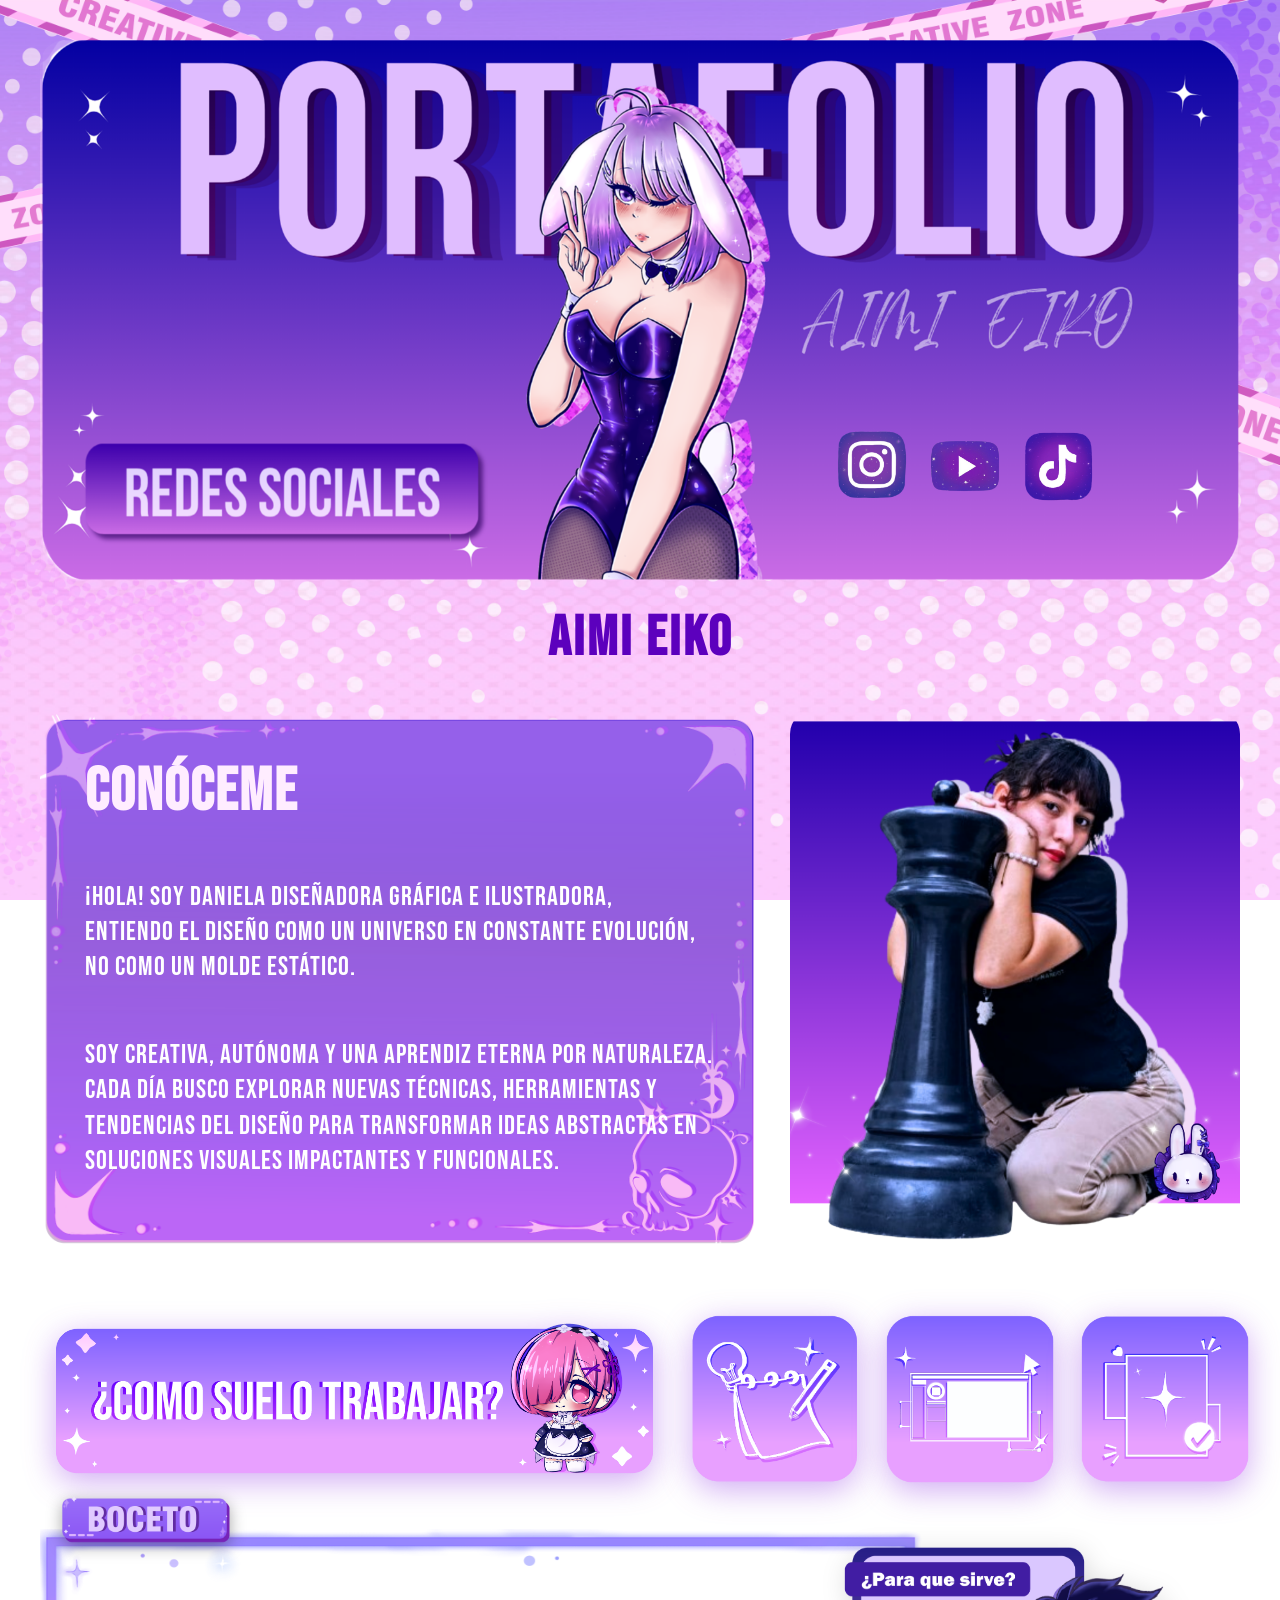
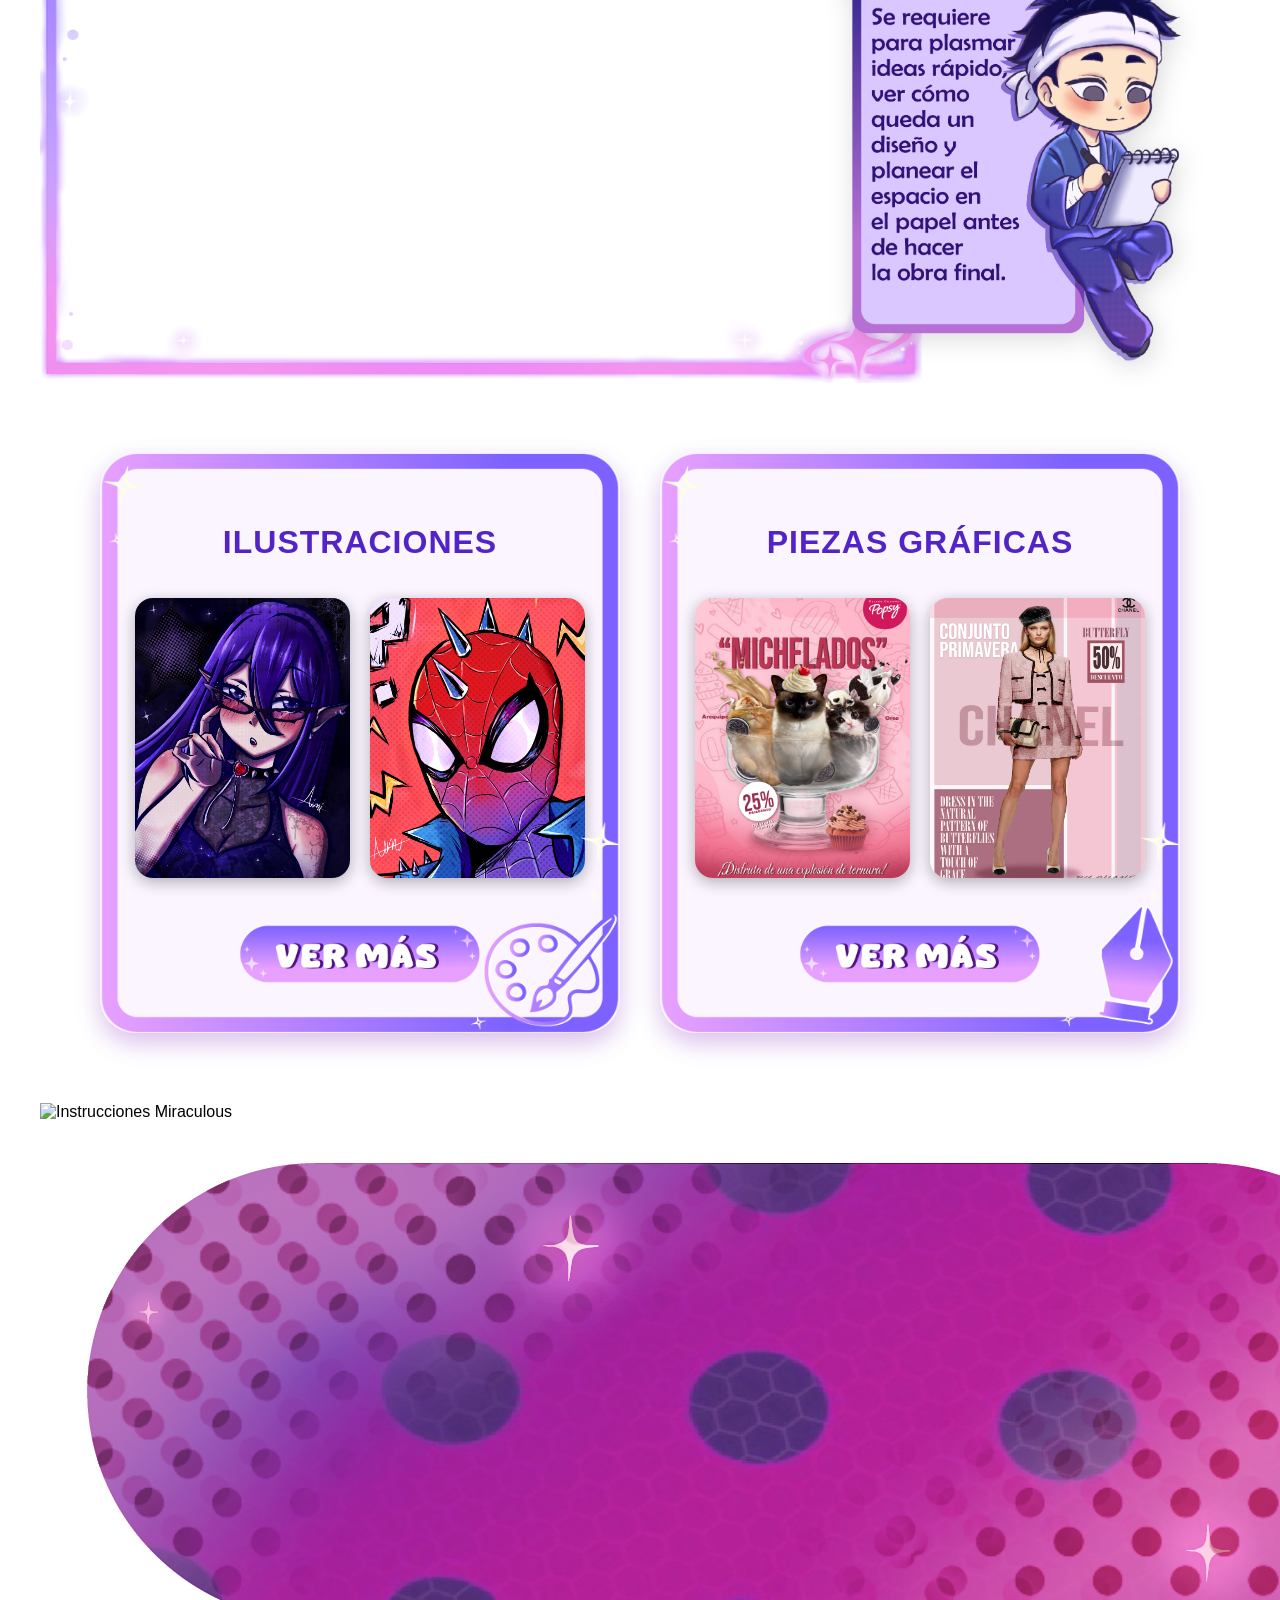
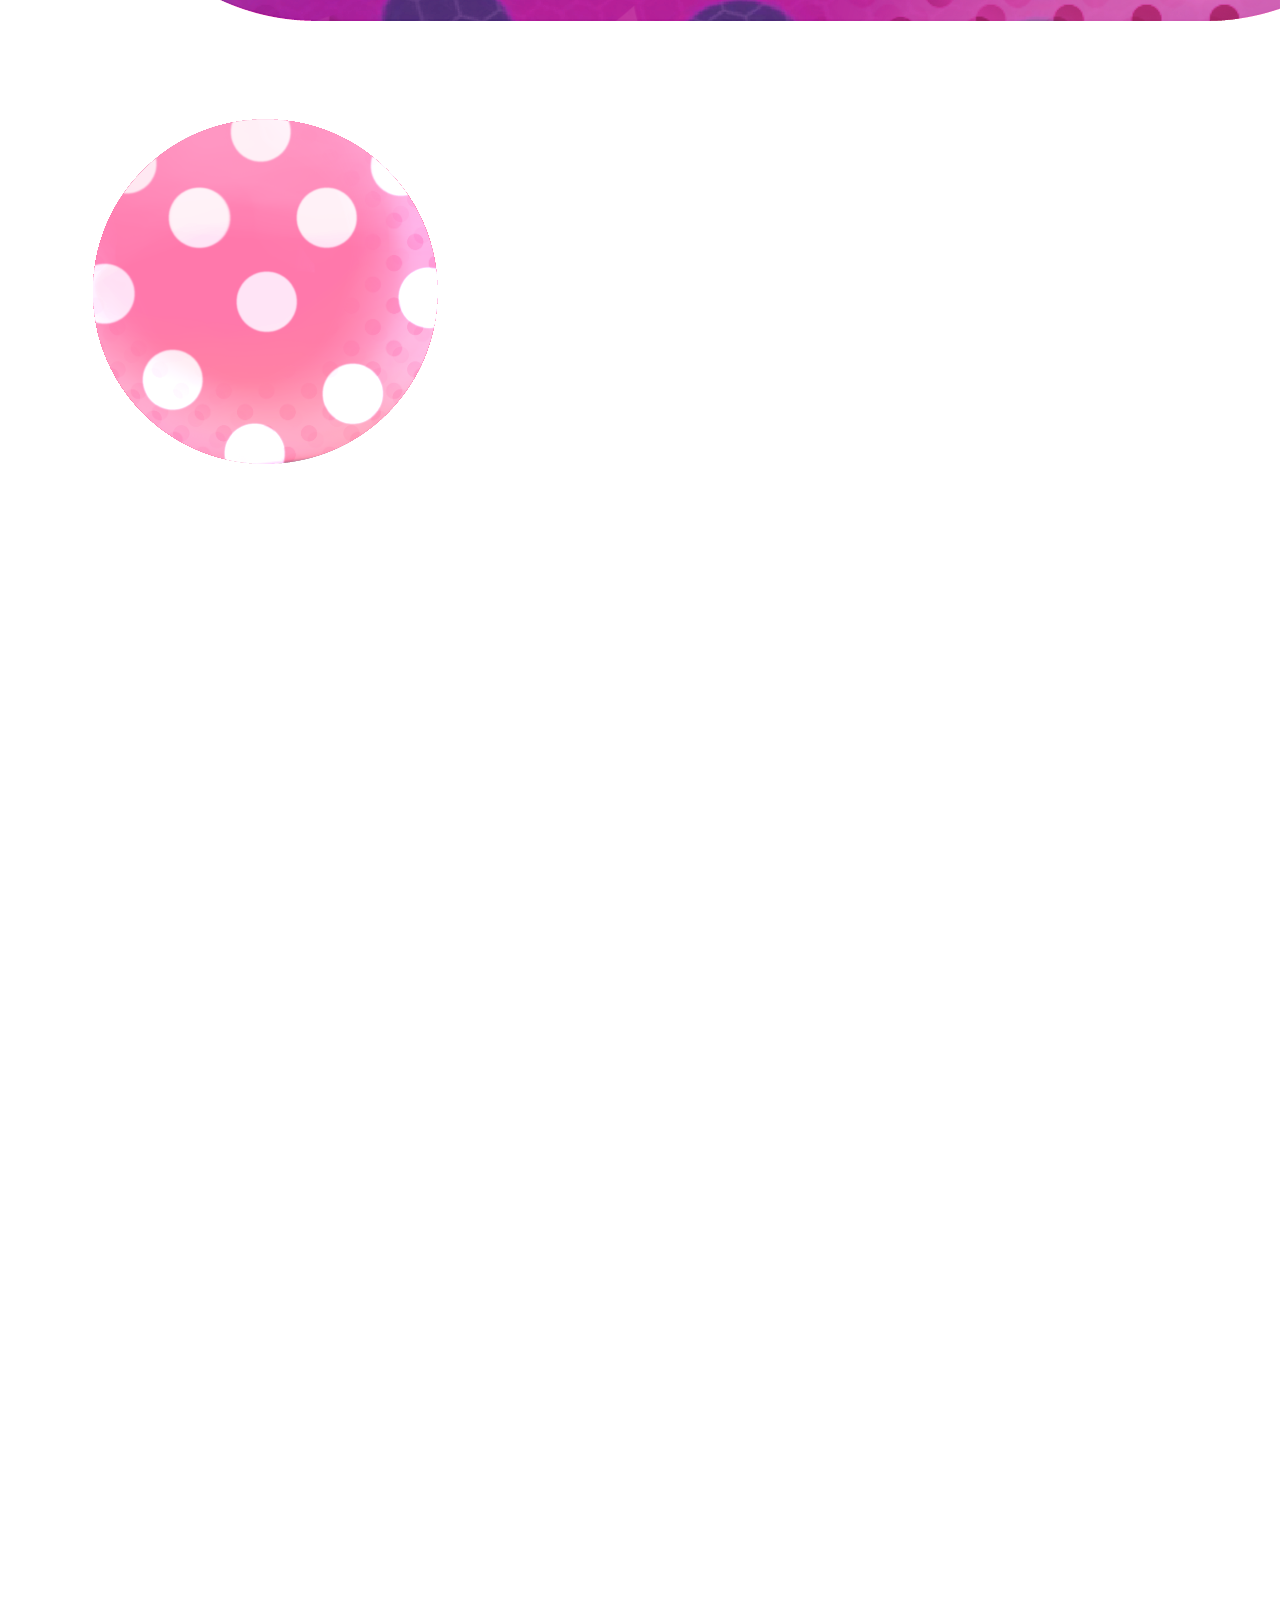
==== commit f1c8428b: "Update index.html" ====
--- a/index.html
+++ b/index.html
@@ -191,7 +191,7 @@
         <div class="contenedor-imagen">
             <!-- La imagen cambia dinámicamente según el slider -->
             <img id="ilustracion-miraculous" src="Img/adrinette.png" alt="Miraculous" class="img-ilustracion">
-            <img src="Img/ladynoir.png" alt="Marco Miraculous" class="img-marco">
+            <img src="Img/marcodibujo.png" alt="Marco Miraculous" class="img-marco">
         </div>
         <p class="titulo-ilustracion" id="titulo-miraculous">Marinette & Adrien</p>
     </div>
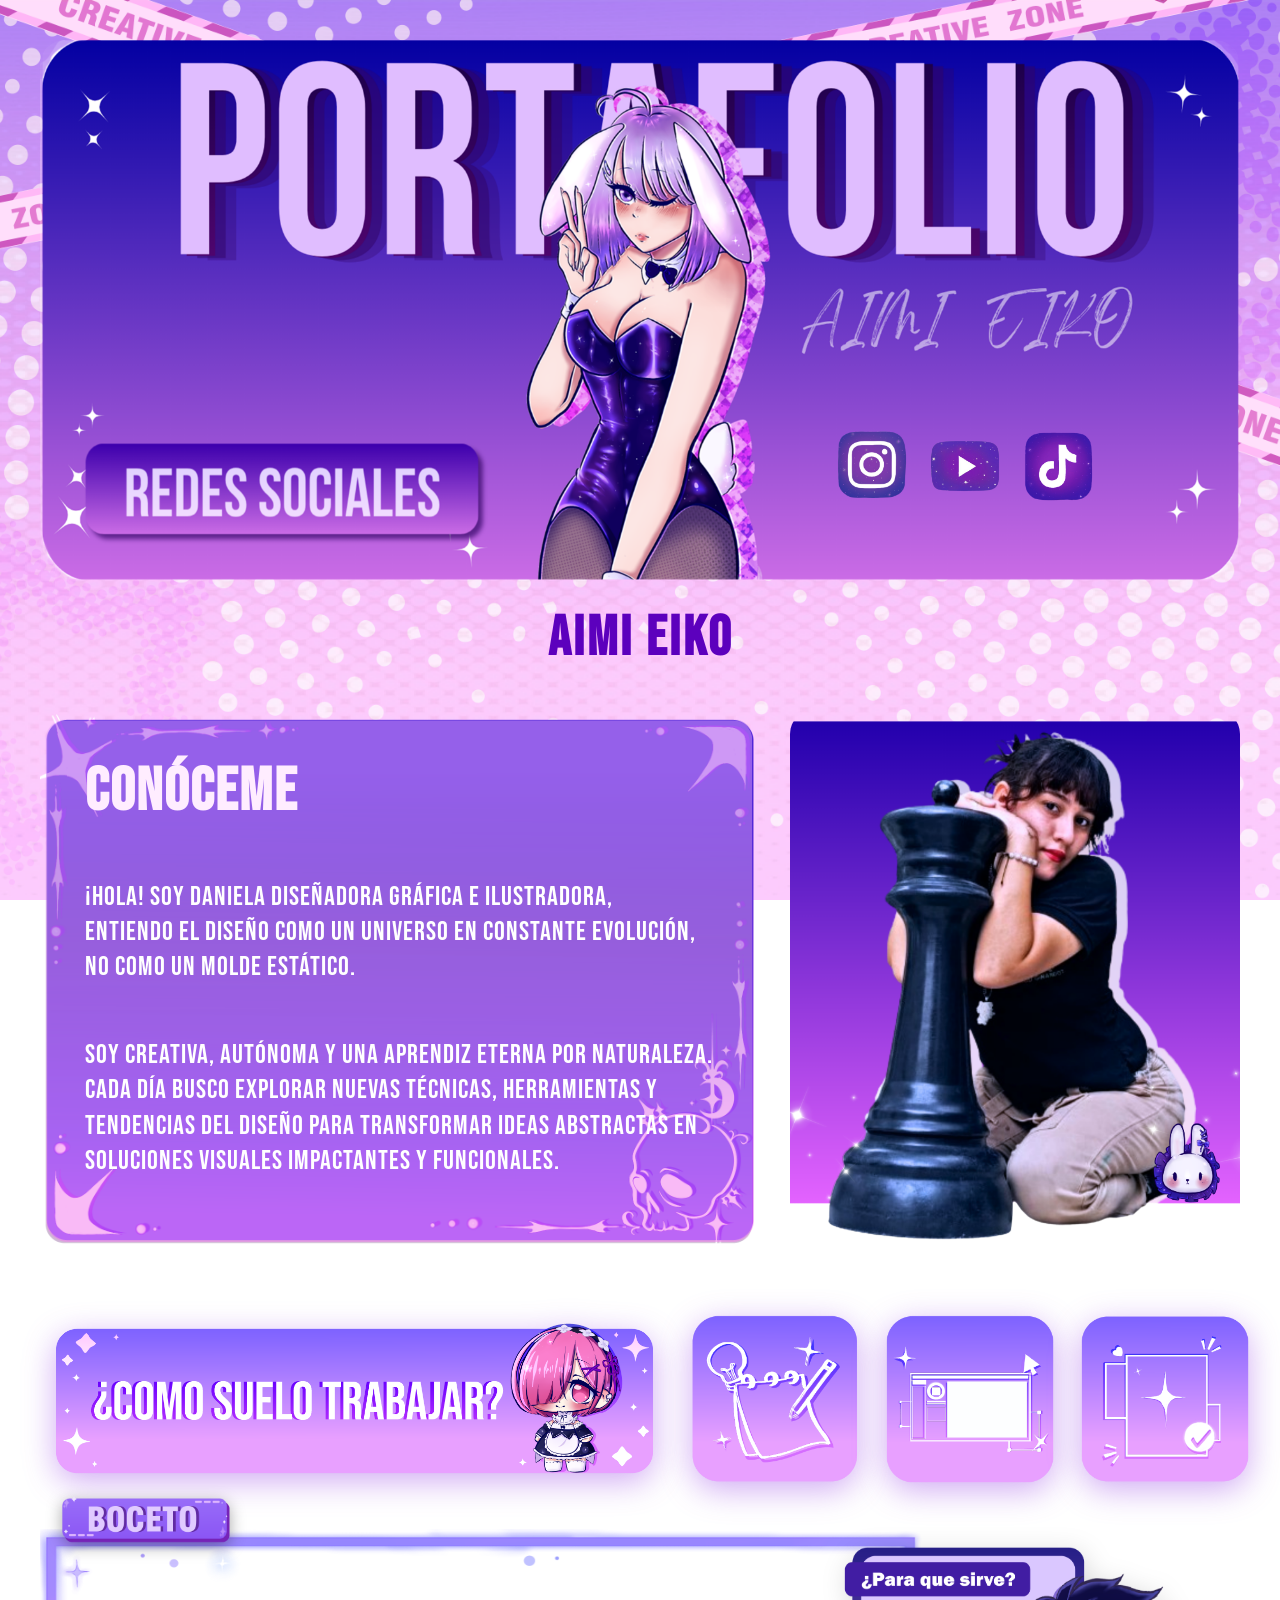
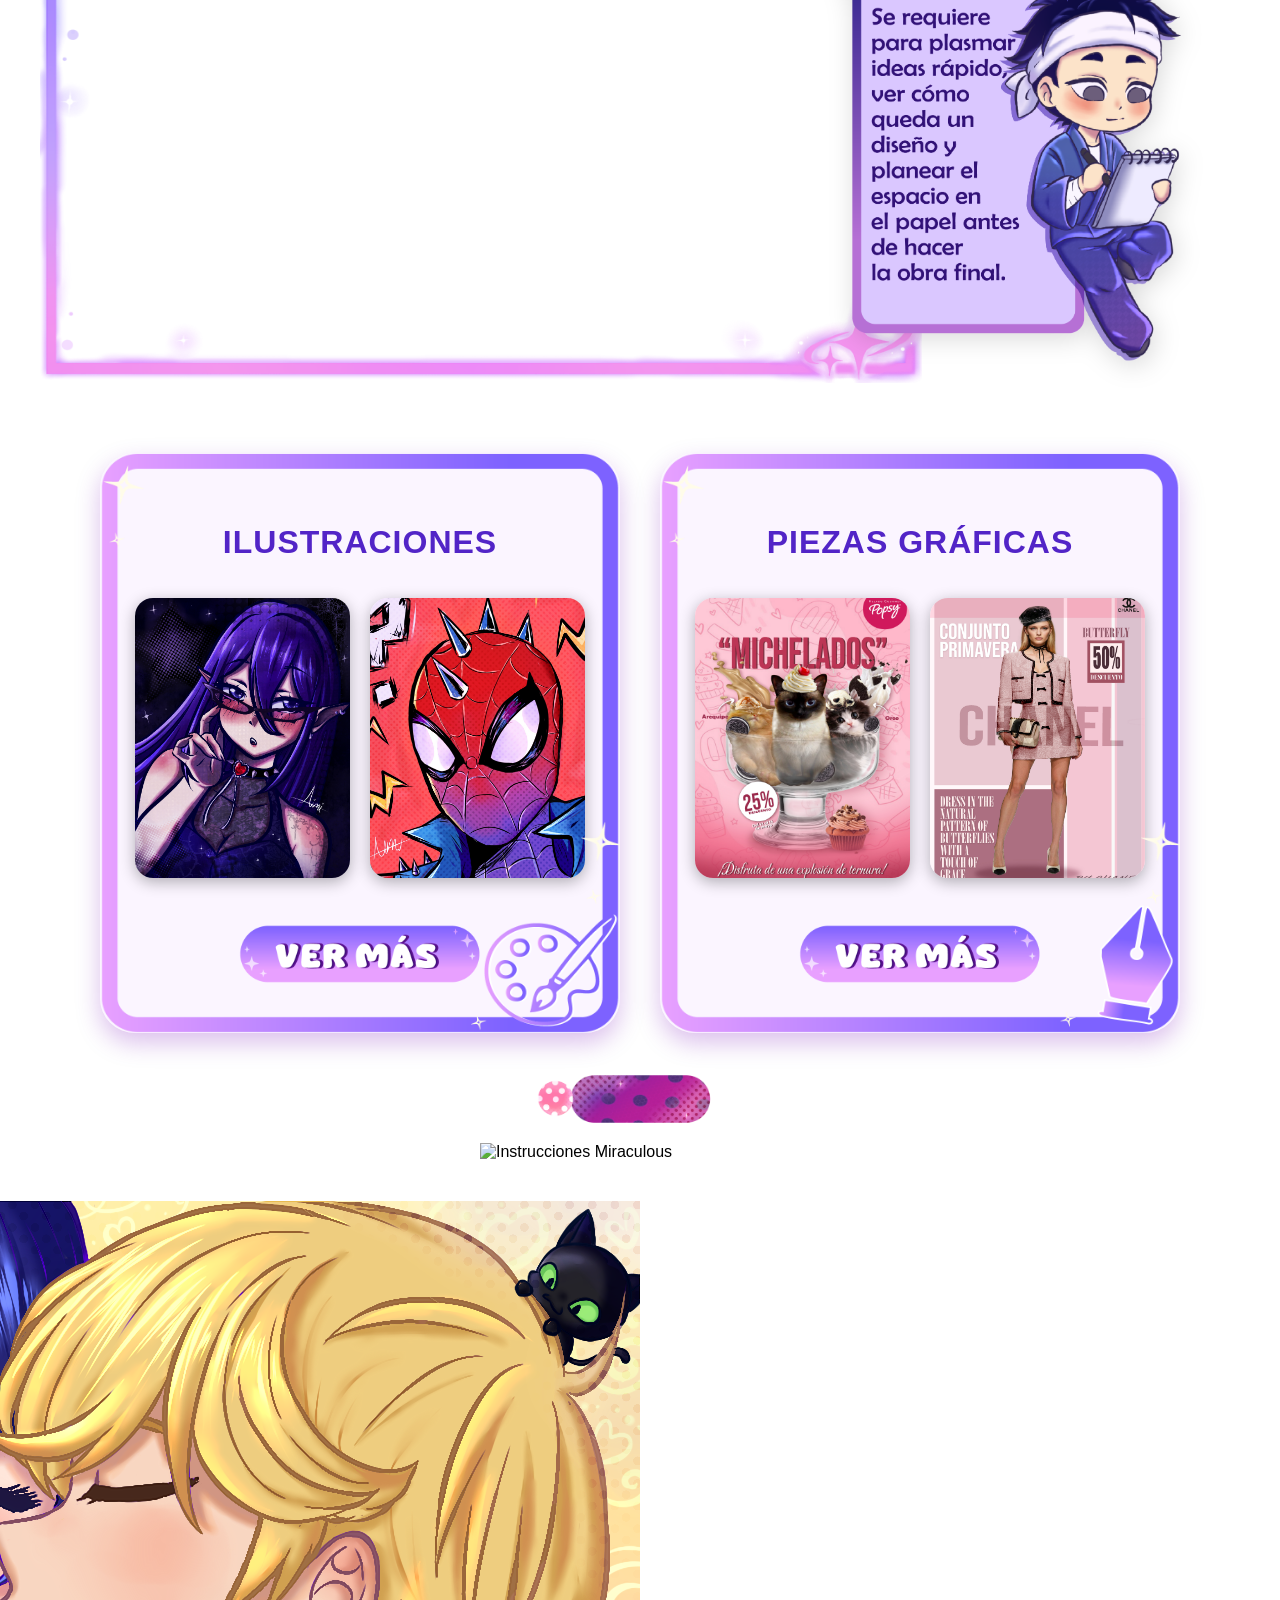
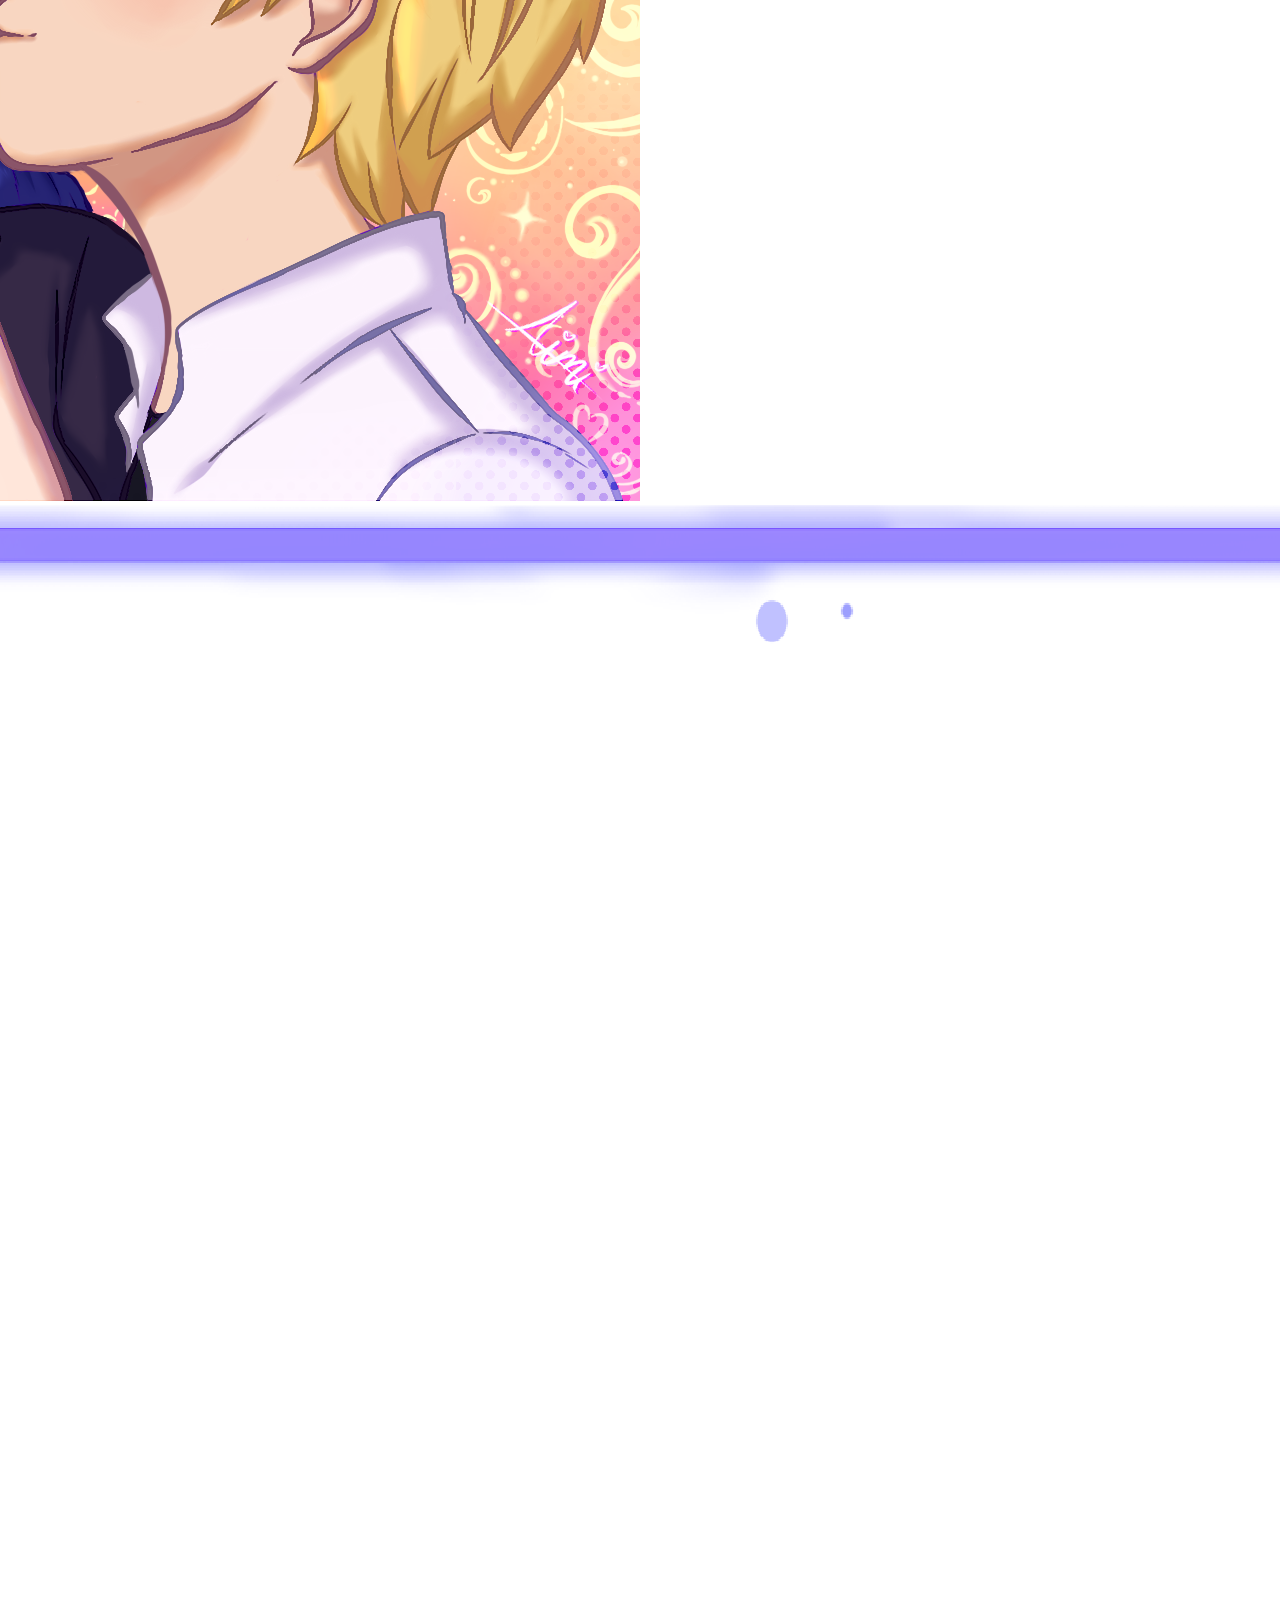
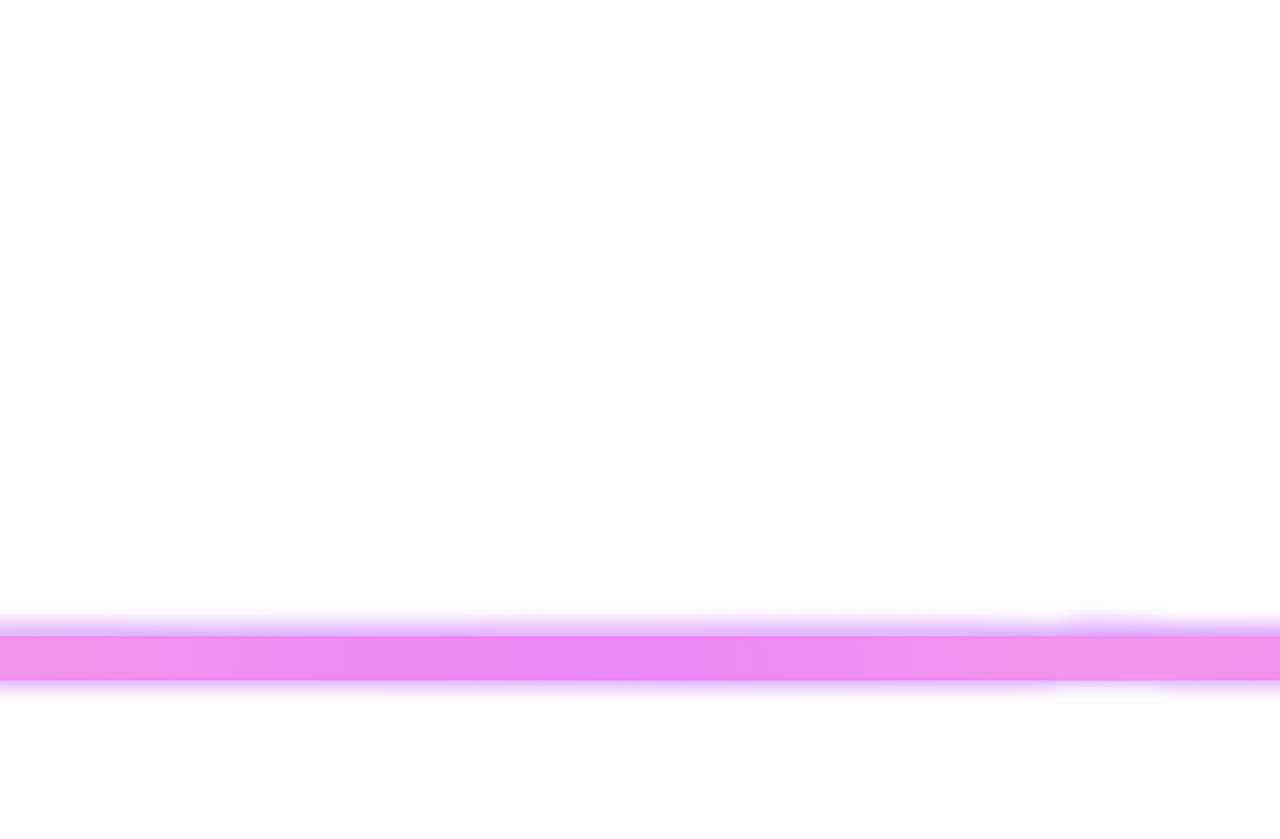
==== commit 3a7f2457: "Update index.html" ====
--- a/index.html
+++ b/index.html
@@ -174,6 +174,7 @@
 </button> 
 
 </section>
+
       <section class="seccion-miraculous">
     <!-- Tarjeta Informativa con Slider -->
     <div class="tarjeta-info">
@@ -181,15 +182,14 @@
         
         <!-- Contenedor del Slider interactivo -->
         <div class="contenedor-slider">
-            <img src="Img/slid2.png" alt="Pista slider" class="img-pista-slid">
-            <img src="Img/boton2.png" alt="Botón Ladybug" id="boton-ladybug" class="img-boton-ladybug">
+            <img src="Img/slid2.png" id="pista-slider" alt="Pista slider" class="img-pista-slid">
+            <img src="Img/boton2.png" id="boton-ladybug" alt="Botón Ladybug" class="img-boton-ladybug">
         </div>
     </div>
 
     <!-- Visor de la Ilustración (Con Marco y Hover) -->
     <div class="tarjeta-arte" onclick="abrirModalIlustracion()">
         <div class="contenedor-imagen">
-            <!-- La imagen cambia dinámicamente según el slider -->
             <img id="ilustracion-miraculous" src="Img/adrinette.png" alt="Miraculous" class="img-ilustracion">
             <img src="Img/marcodibujo.png" alt="Marco Miraculous" class="img-marco">
         </div>
--- a/CSS/styles.css
+++ b/CSS/styles.css
@@ -575,3 +575,57 @@
 #btn-volver-arriba:hover {
     transform: translateY(-8px) scale(1.1);
 }
+
+
+
+/* Layout Principal para Miraculous */
+
+.seccion-miraculous {
+    display: flex;
+    justify-content: center;
+    align-items: center;
+    gap: 40px;
+    padding: 40px 20px;
+    flex-wrap: wrap; /* Para dispositivos móviles */
+}
+
+/* Tarjeta Informativa */
+.tarjeta-info {
+    position: relative;
+    width: 320px;
+    display: flex;
+    justify-content: center;
+}
+
+.img-mira-base {
+    width: 100%;
+    height: auto;
+    display: block;
+}
+
+/* Pista y Botón del Slider */
+.contenedor-slider {
+    position: absolute;
+    bottom: 35px;
+    width: 230px;
+    height: 55px;
+    display: flex;
+    align-items: center;
+}
+
+.img-pista-slid {
+    width: 100%;
+    height: 100%;
+    object-fit: contain;
+}
+
+.img-boton-ladybug {
+    position: absolute;
+    left: 8px;
+    width: 46px;
+    height: 46px;
+    cursor: pointer;
+    transition: left 0.3s cubic-bezier(0.25, 1, 0.5, 1);
+    user-select: none;
+}
+
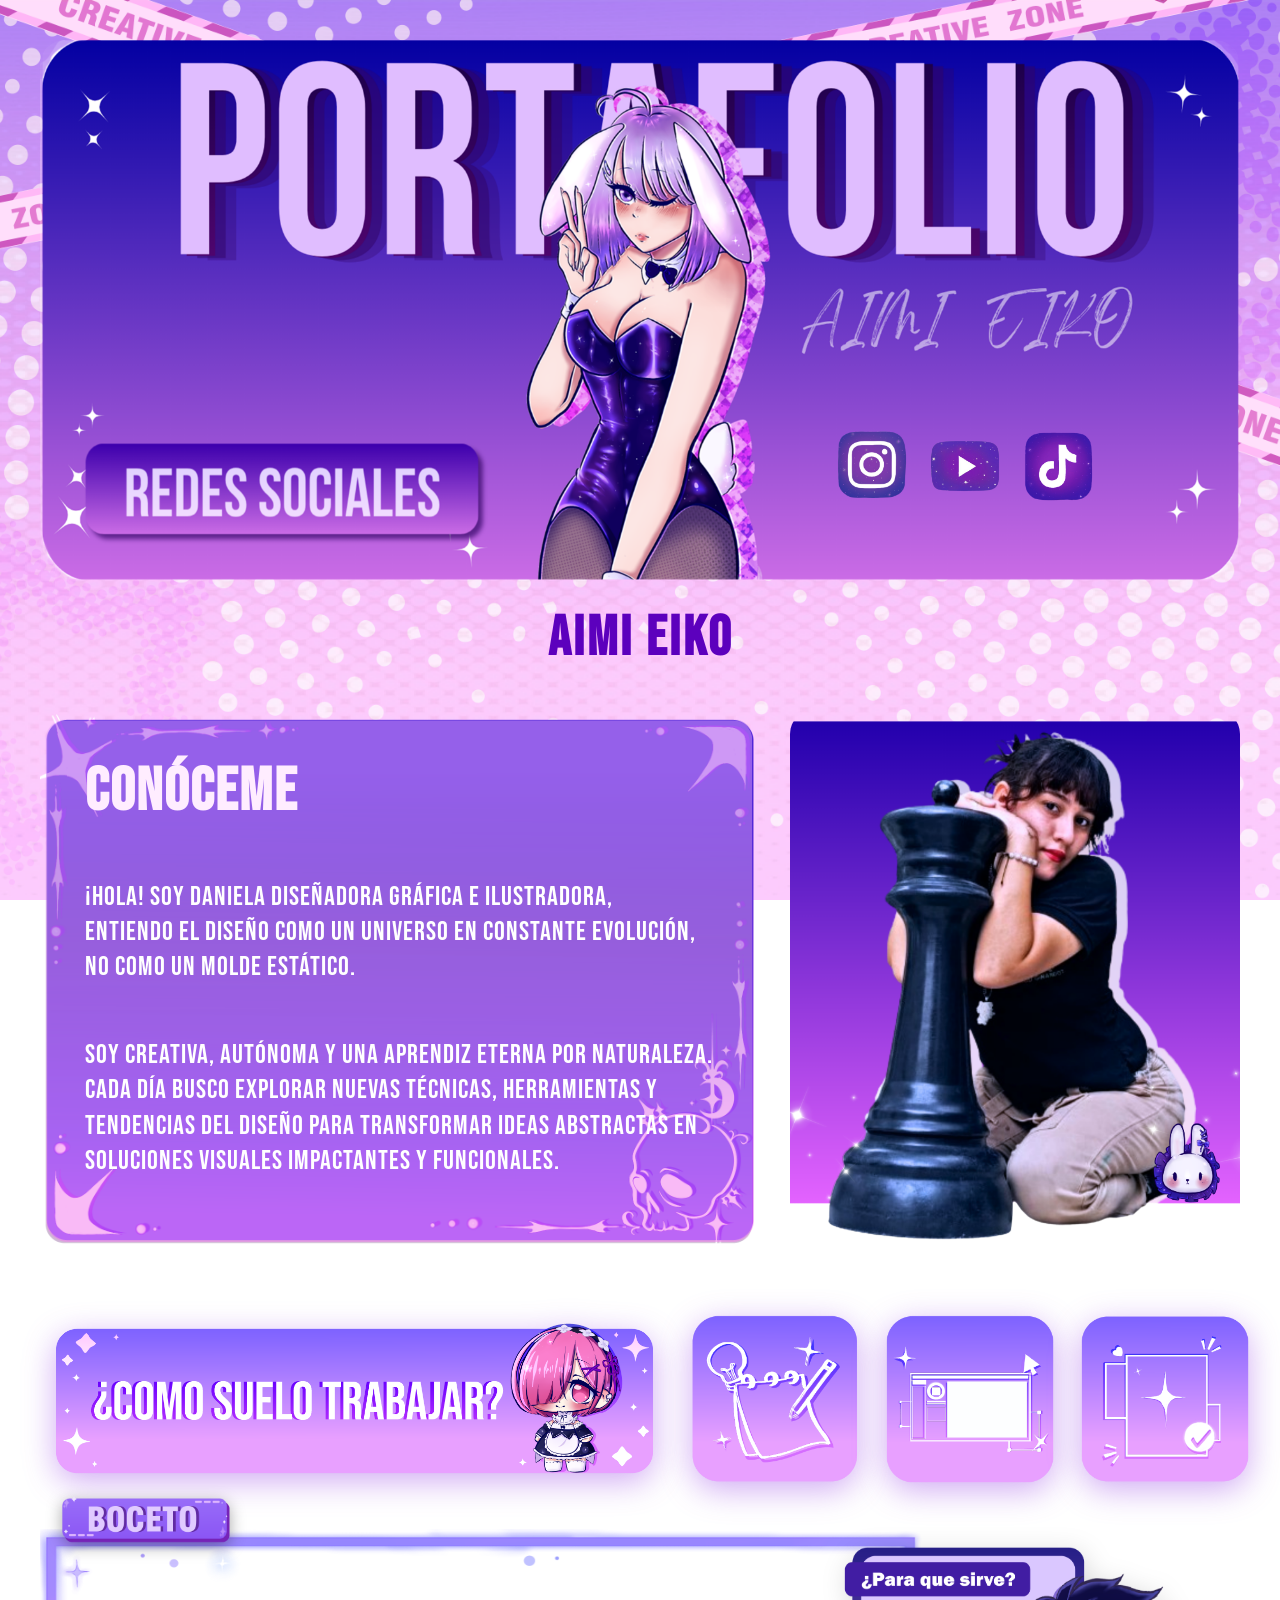
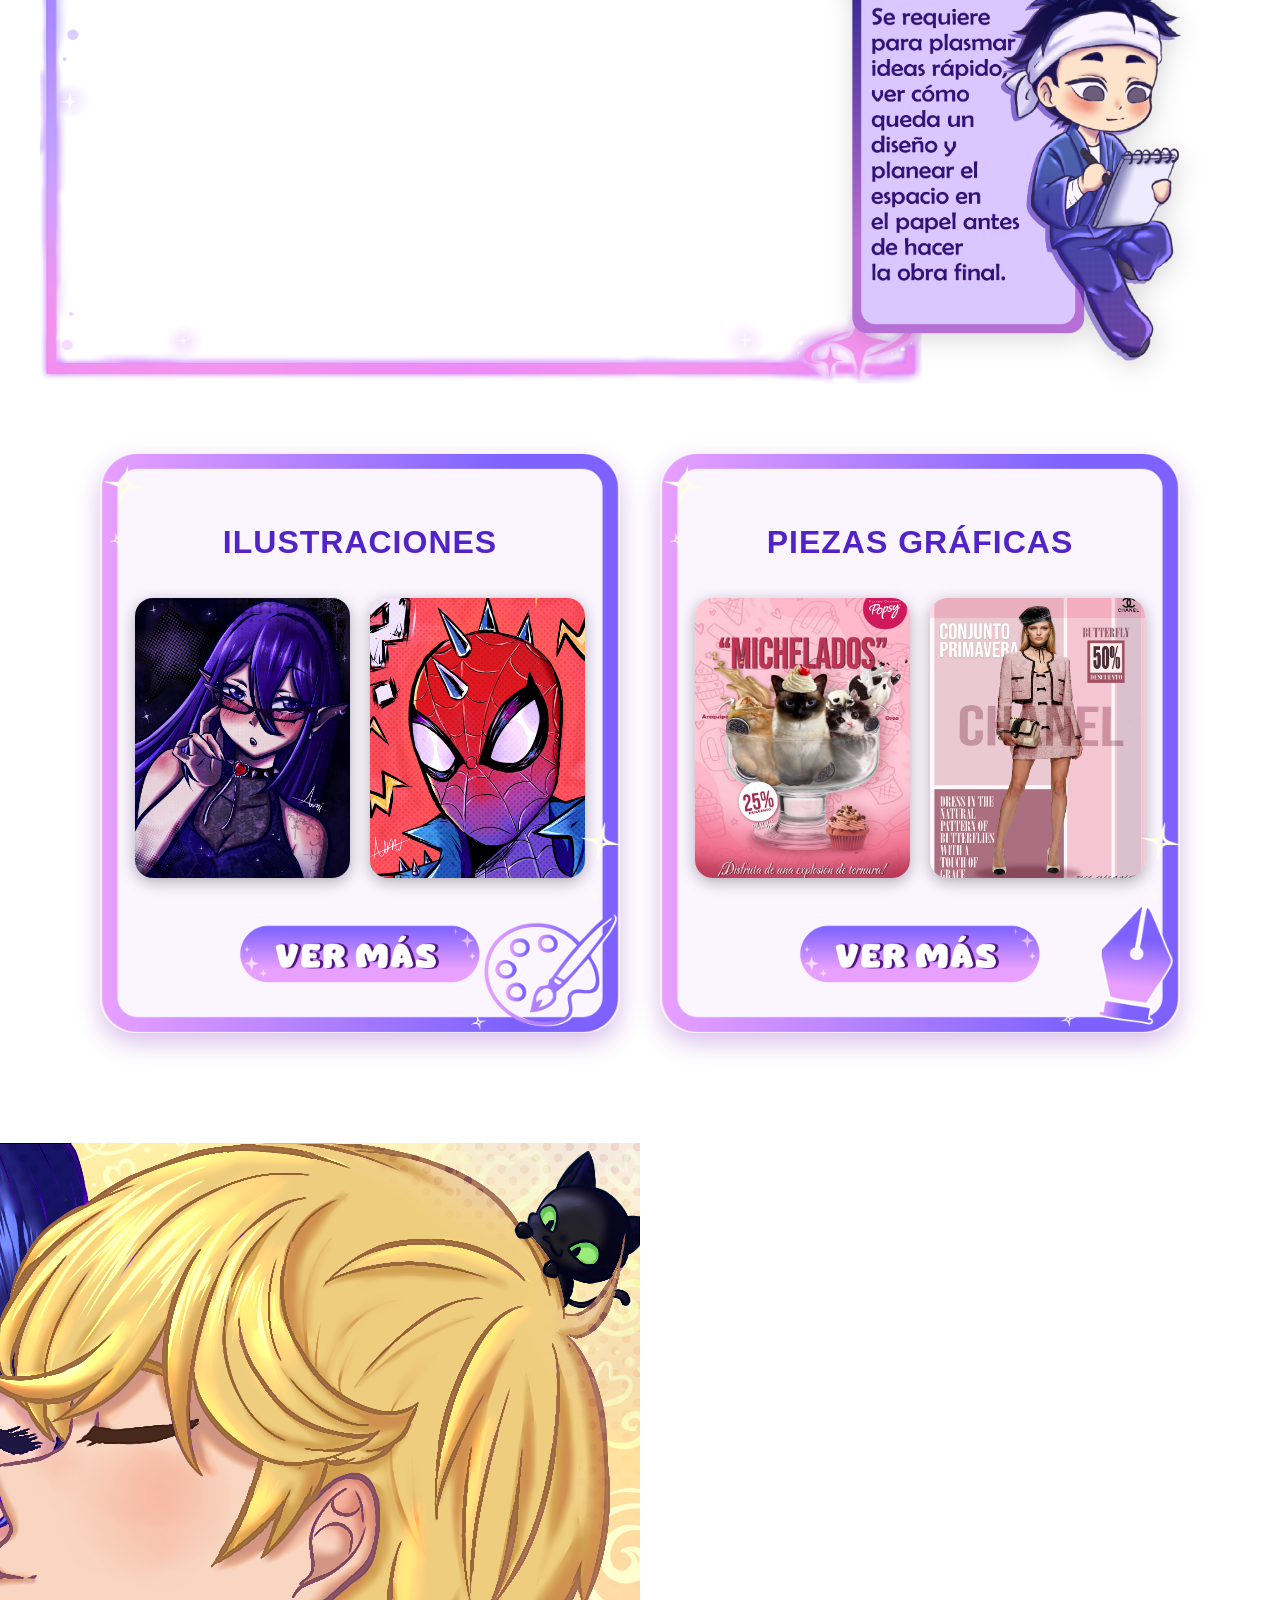
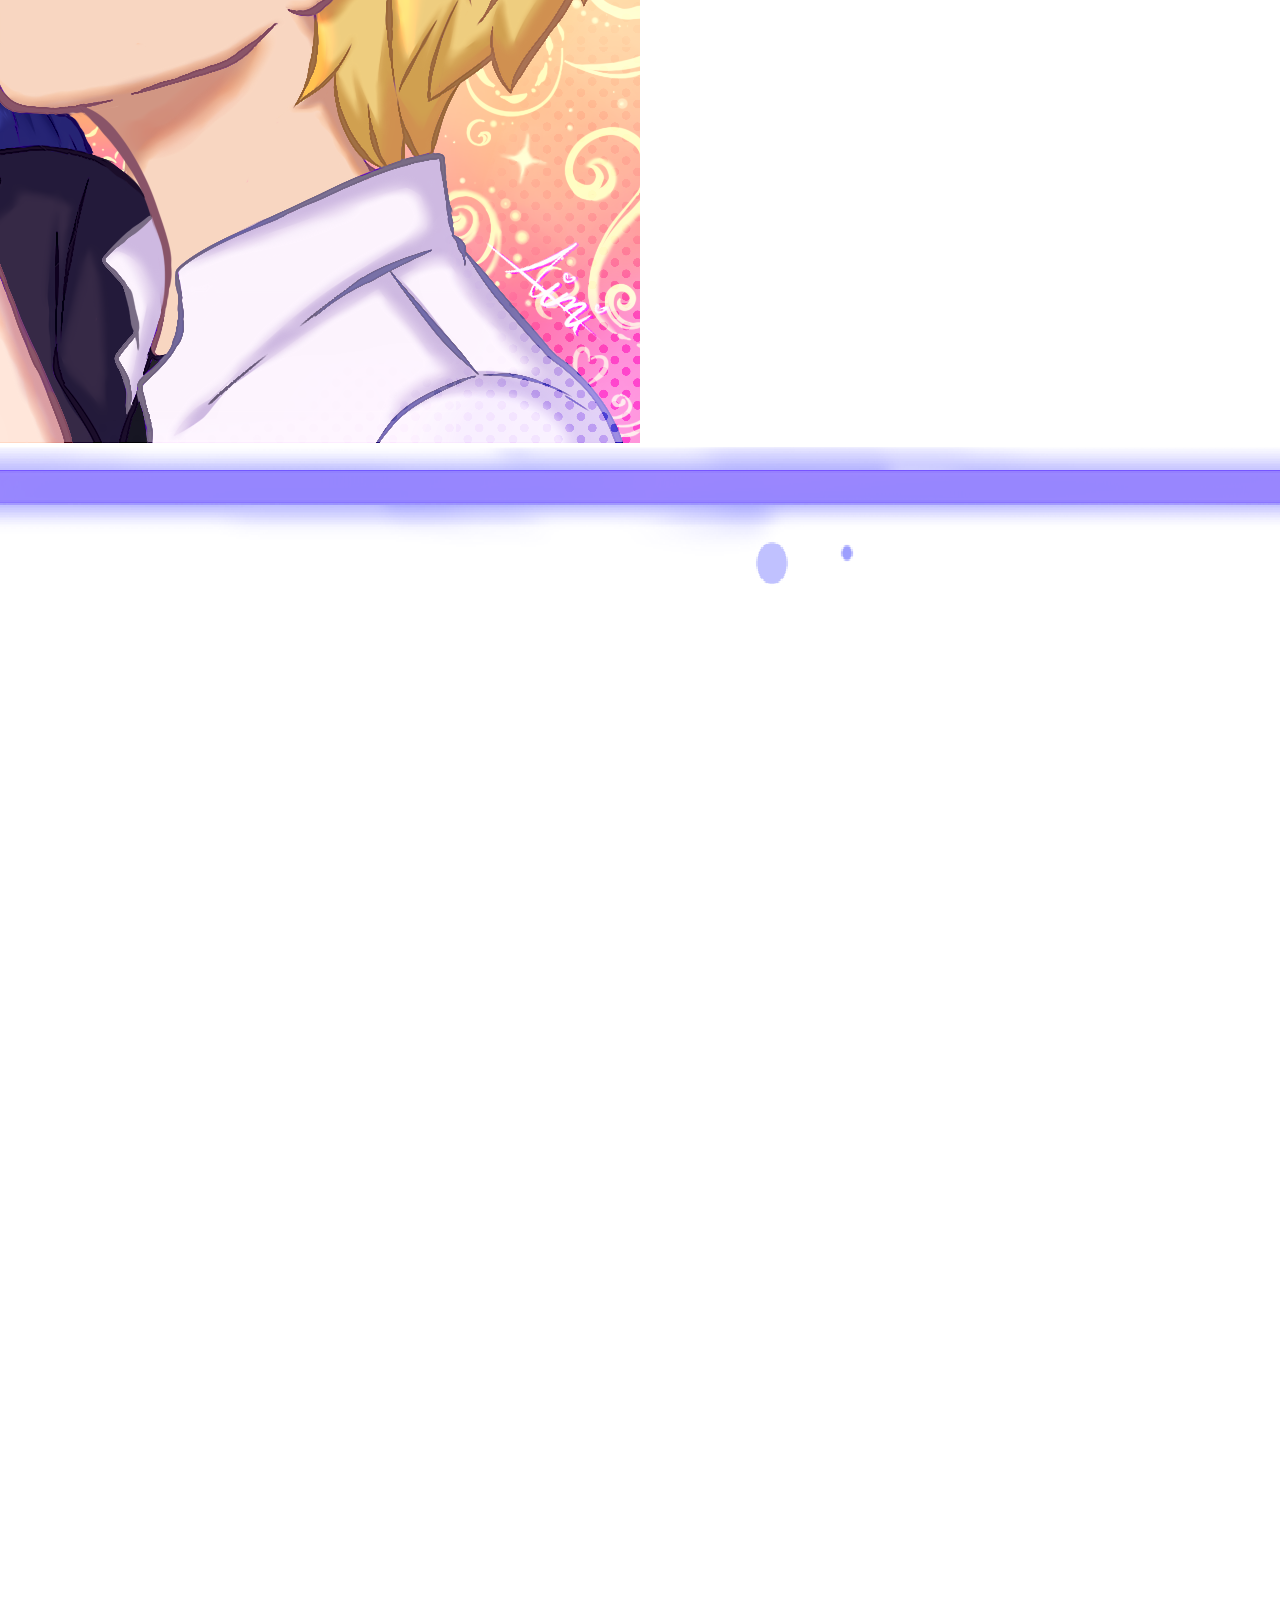
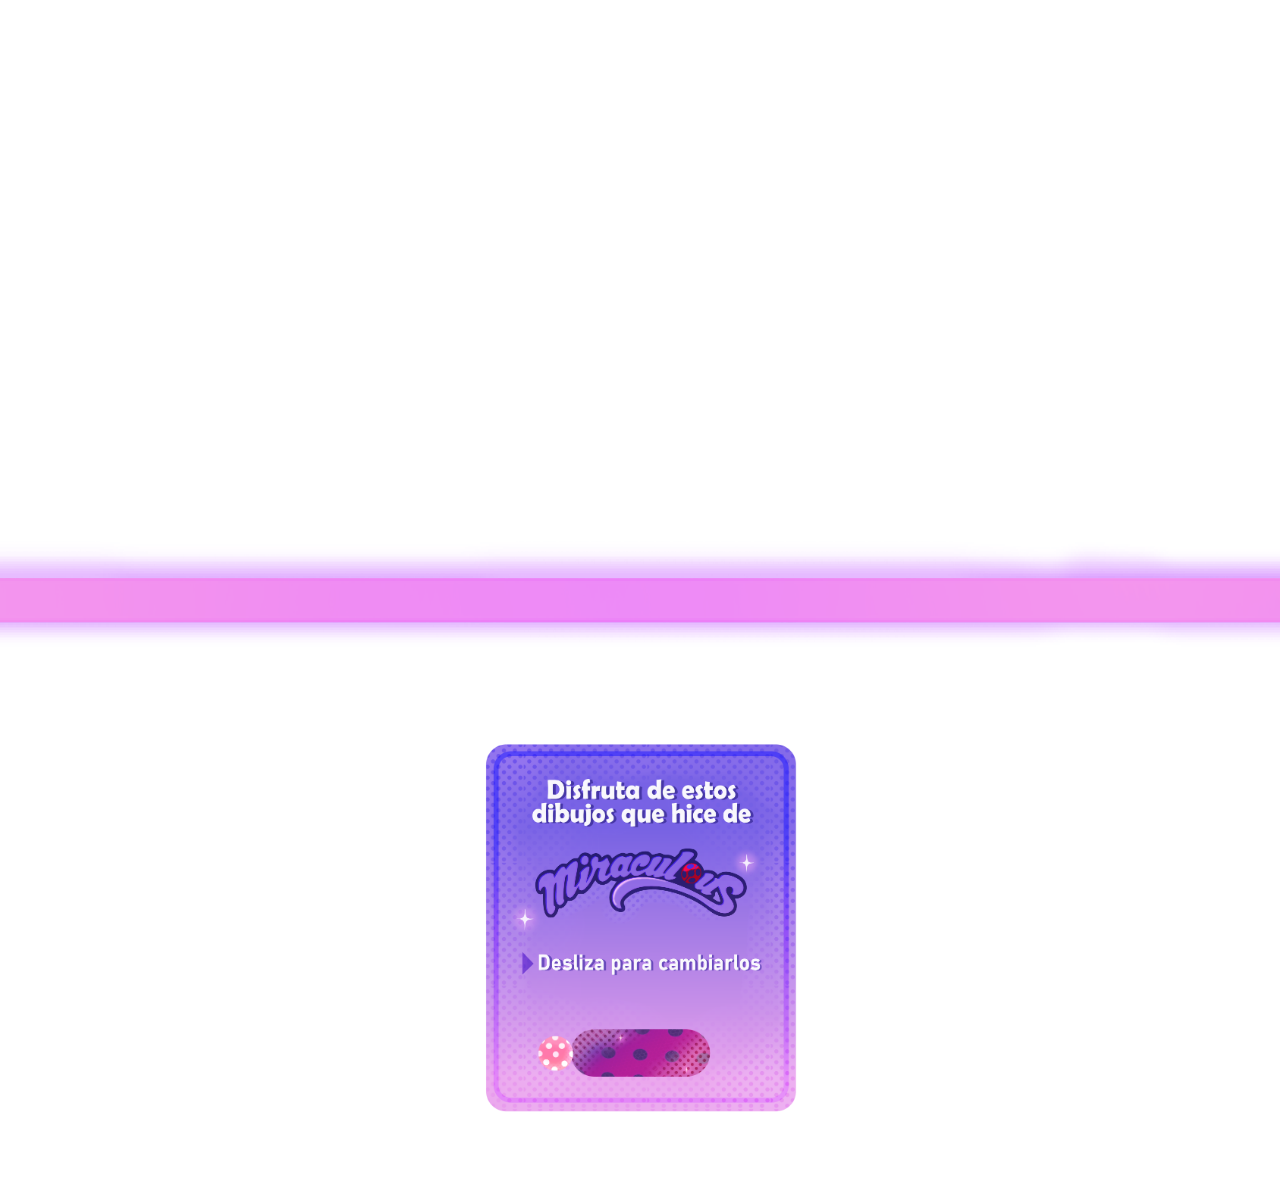
==== commit e55192fc: "Update index.html" ====
--- a/index.html
+++ b/index.html
@@ -176,24 +176,26 @@
 </section>
 
       <section class="seccion-miraculous">
-    <!-- Tarjeta Informativa con Slider -->
+    <!-- 1. Visor de la Ilustración con Marco (A la izquierda) -->
+    <div class="tarjeta-arte" onclick="abrirModalIlustracion()">
+        <div class="contenedor-imagen">
+            <!-- Dibujo de fondo -->
+            <img id="ilustracion-miraculous" src="Img/adrinette.png" alt="Miraculous" class="img-ilustracion">
+            <!-- Marco encimado -->
+            <img src="Img/marcodibujo.png" alt="Marco Miraculous" class="img-marco">
+        </div>
+        <p class="titulo-ilustracion" id="titulo-miraculous">Marinette & Adrien</p>
+    </div>
+
+    <!-- 2. Tarjeta Informativa con Slider (A la derecha) -->
     <div class="tarjeta-info">
         <img src="Img/mira.png" alt="Instrucciones Miraculous" class="img-mira-base">
         
-        <!-- Contenedor del Slider interactivo -->
+        <!-- Slider dentro de la tarjeta -->
         <div class="contenedor-slider">
             <img src="Img/slid2.png" id="pista-slider" alt="Pista slider" class="img-pista-slid">
             <img src="Img/boton2.png" id="boton-ladybug" alt="Botón Ladybug" class="img-boton-ladybug">
         </div>
-    </div>
-
-    <!-- Visor de la Ilustración (Con Marco y Hover) -->
-    <div class="tarjeta-arte" onclick="abrirModalIlustracion()">
-        <div class="contenedor-imagen">
-            <img id="ilustracion-miraculous" src="Img/adrinette.png" alt="Miraculous" class="img-ilustracion">
-            <img src="Img/marcodibujo.png" alt="Marco Miraculous" class="img-marco">
-        </div>
-        <p class="titulo-ilustracion" id="titulo-miraculous">Marinette & Adrien</p>
     </div>
 </section>
       
--- a/CSS/styles.css
+++ b/CSS/styles.css
@@ -586,7 +586,7 @@
     align-items: center;
     gap: 40px;
     padding: 40px 20px;
-    flex-wrap: wrap; /* Para dispositivos móviles */
+    flex-wrap: wrap; /* Para ajustarse en pantallas pequeñas o celulares */
 }
 
 /* Tarjeta Informativa */
@@ -611,6 +611,7 @@
     height: 55px;
     display: flex;
     align-items: center;
+    cursor: pointer;
 }
 
 .img-pista-slid {
@@ -628,4 +629,3 @@
     transition: left 0.3s cubic-bezier(0.25, 1, 0.5, 1);
     user-select: none;
 }
-
